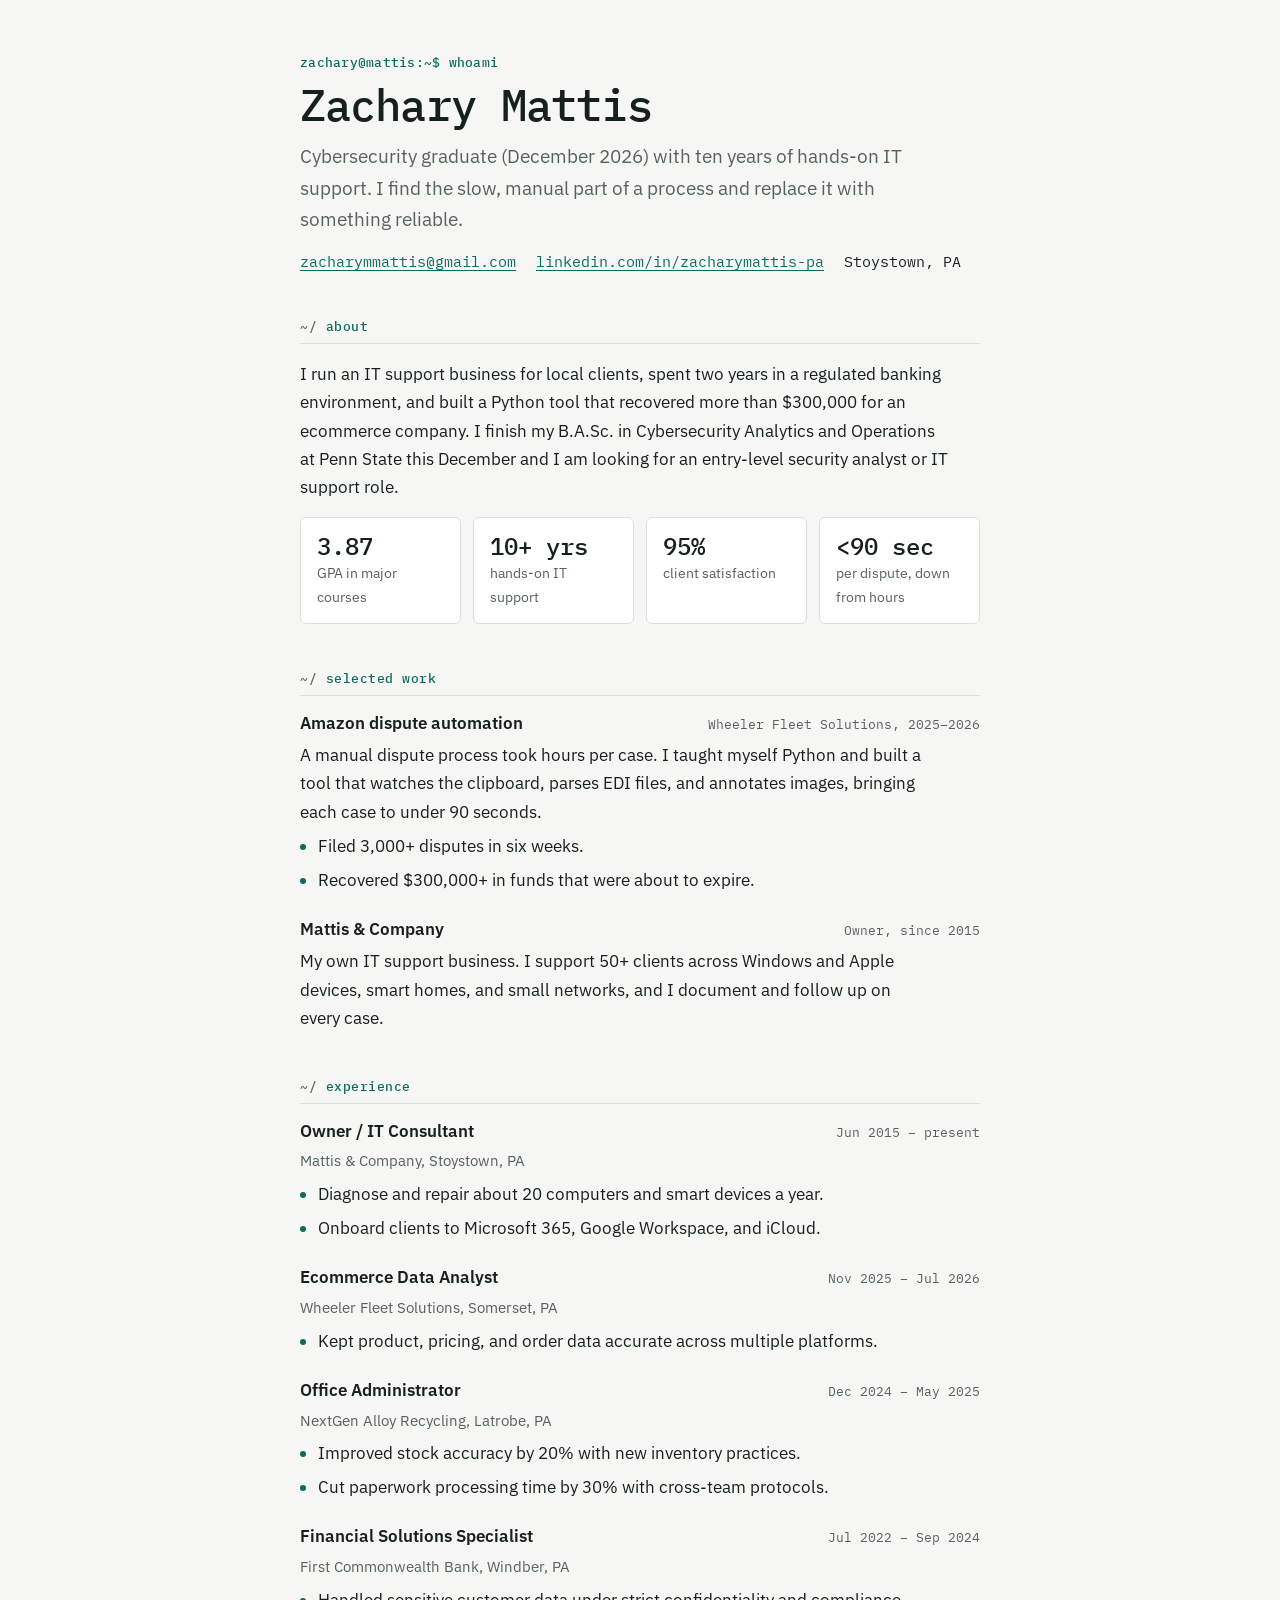
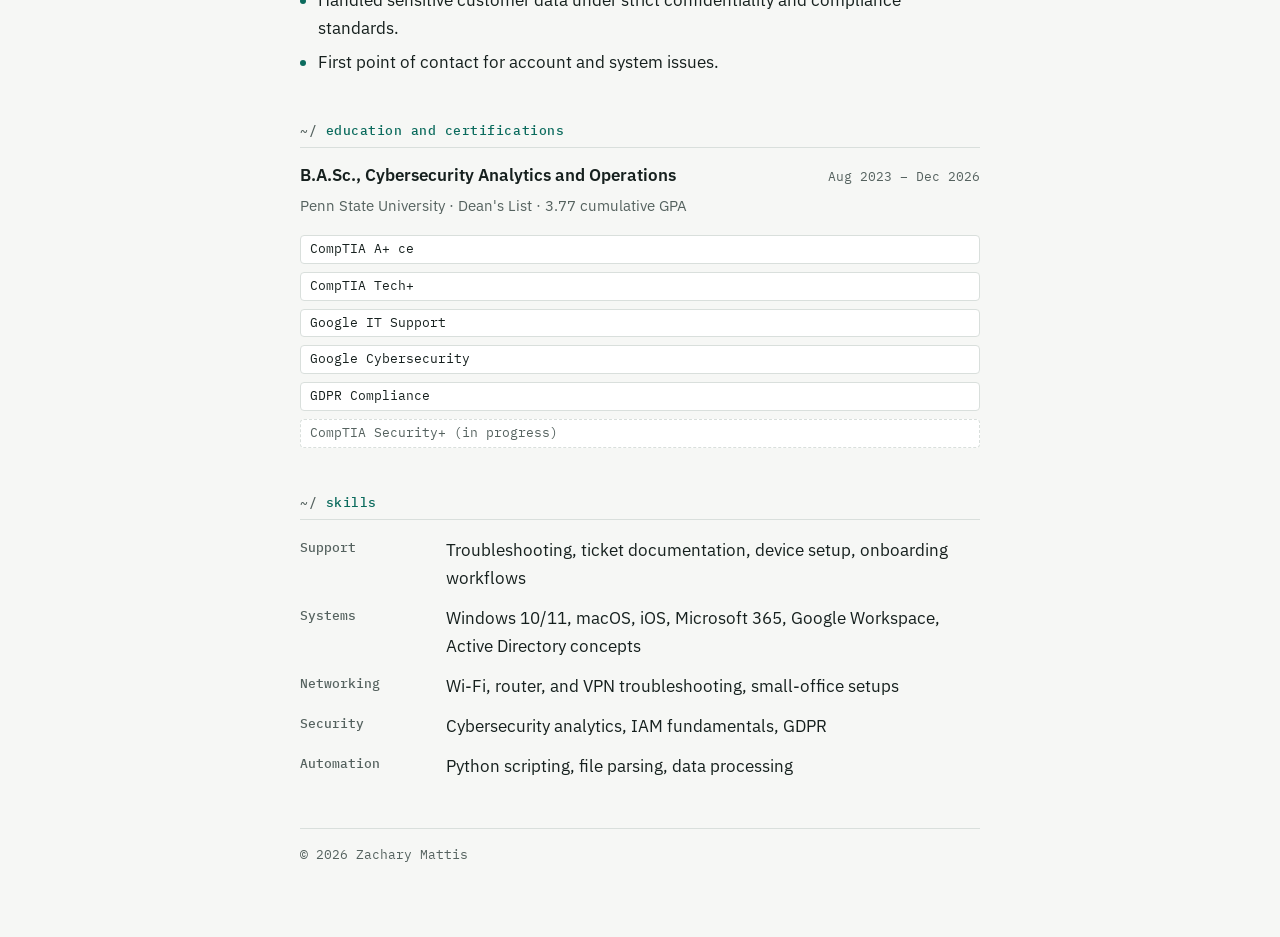
==== index.html @ 64662813 "Add portfolio draft" ====
<!DOCTYPE html>
<html lang="en">
<head>
<meta charset="utf-8">
<meta name="viewport" content="width=device-width, initial-scale=1">
<title>Zachary Mattis</title>
<meta name="description" content="Zachary Mattis, cybersecurity and IT support professional in Stoystown, PA.">
<link rel="preconnect" href="https://fonts.googleapis.com">
<link rel="preconnect" href="https://fonts.gstatic.com" crossorigin>
<link href="https://fonts.googleapis.com/css2?family=IBM+Plex+Mono:wght@400;500&family=IBM+Plex+Sans:wght@400;500;600&display=swap" rel="stylesheet">
<style>
/* Layout idea: one narrow column, a terminal-style label above each section, dense and scannable. */
:root {
  --bg: #f6f7f5;
  --surface: #ffffff;
  --ink: #16201e;
  --muted: #55625f;
  --line: #d9dfdc;
  --accent: #0b6b5d;
  --font-display: "IBM Plex Mono", ui-monospace, Menlo, Consolas, monospace;
  --font-body: "IBM Plex Sans", system-ui, -apple-system, "Segoe UI", sans-serif;
}
@media (prefers-color-scheme: dark) {
  :root:not([data-theme="light"]) {
    --bg: #0e1513; --surface: #151e1b; --ink: #e6ede9; --muted: #9aa8a3; --line: #263330; --accent: #4fd1b8;
    color-scheme: dark;
  }
}
:root[data-theme="dark"] {
  --bg: #0e1513; --surface: #151e1b; --ink: #e6ede9; --muted: #9aa8a3; --line: #263330; --accent: #4fd1b8;
  color-scheme: dark;
}
* { box-sizing: border-box; }
html { -webkit-text-size-adjust: 100%; }
body {
  margin: 0; background: var(--bg); color: var(--ink);
  font: 400 1.0625rem/1.65 var(--font-body);
}
a { color: var(--accent); text-underline-offset: 3px; }
a:focus-visible { outline: 2px solid var(--accent); outline-offset: 3px; }
.wrap { max-width: 720px; margin: 0 auto; padding: 56px 20px 72px; display: flex; flex-direction: column; gap: 48px; }
header { display: flex; flex-direction: column; gap: 12px; }
.prompt { font: 500 0.8125rem/1 var(--font-display); color: var(--accent); letter-spacing: 0.02em; }
h1 { margin: 0; font: 500 clamp(2rem, 6vw, 2.75rem)/1.1 var(--font-display); letter-spacing: -0.02em; text-wrap: balance; }
.tagline { margin: 0; font-size: 1.1875rem; color: var(--muted); max-width: 60ch; text-wrap: pretty; }
.links { display: flex; flex-wrap: wrap; gap: 8px 20px; font: 400 0.9375rem/1.4 var(--font-display); margin-top: 4px; }
section { display: flex; flex-direction: column; gap: 16px; }
h2 { margin: 0; font: 500 0.8125rem/1 var(--font-display); color: var(--accent); text-transform: lowercase; letter-spacing: 0.04em; padding-bottom: 10px; border-bottom: 1px solid var(--line); }
h2::before { content: "~/ "; color: var(--muted); }
p { margin: 0; max-width: 65ch; text-wrap: pretty; }
.stats { display: grid; grid-template-columns: repeat(auto-fit, minmax(140px, 1fr)); gap: 12px; }
.stat { background: var(--surface); border: 1px solid var(--line); border-radius: 6px; padding: 14px 16px; display: flex; flex-direction: column; gap: 2px; }
.stat b { font: 500 1.5rem/1.2 var(--font-display); font-variant-numeric: tabular-nums; }
.stat span { font-size: 0.875rem; color: var(--muted); }
.item { display: flex; flex-direction: column; gap: 6px; }
.item + .item { margin-top: 8px; }
.row { display: flex; flex-wrap: wrap; justify-content: space-between; gap: 2px 16px; align-items: baseline; }
.row h3 { margin: 0; font: 600 1.0625rem/1.4 var(--font-body); }
.when { font: 400 0.8125rem/1.4 var(--font-display); color: var(--muted); font-variant-numeric: tabular-nums; }
.org { color: var(--muted); font-size: 0.9375rem; }
ul { margin: 0; padding-left: 1.1rem; display: flex; flex-direction: column; gap: 6px; max-width: 65ch; }
li::marker { color: var(--accent); }
.tags { display: flex; flex-wrap: wrap; gap: 8px; padding: 0; list-style: none; max-width: none; }
.tags li { font: 400 0.8125rem/1.3 var(--font-display); background: var(--surface); border: 1px solid var(--line); border-radius: 4px; padding: 5px 9px; }
.tags li.progress { border-style: dashed; color: var(--muted); }
.skills { display: grid; grid-template-columns: 1fr; gap: 12px; }
.skills div { display: flex; flex-direction: column; gap: 2px; }
.skills dt { font: 500 0.8125rem/1.4 var(--font-display); color: var(--muted); }
.skills dd { margin: 0; }
dl { margin: 0; }
footer { font: 400 0.8125rem/1.5 var(--font-display); color: var(--muted); border-top: 1px solid var(--line); padding-top: 16px; }
@media (min-width: 640px) { .skills div { flex-direction: row; gap: 16px; } .skills dt { width: 130px; flex: none; padding-top: 3px; } }
</style>
</head>
<body>
<div class="wrap">

<header>
  <div class="prompt">zachary@mattis:~$ whoami</div>
  <h1>Zachary Mattis</h1>
  <p class="tagline">Cybersecurity graduate (December 2026) with ten years of hands-on IT support. I find the slow, manual part of a process and replace it with something reliable.</p>
  <div class="links">
    <a href="mailto:zacharymmattis@gmail.com">zacharymmattis@gmail.com</a>
    <a href="https://www.linkedin.com/in/zacharymattis-pa">linkedin.com/in/zacharymattis-pa</a>
    <span>Stoystown, PA</span>
  </div>
</header>

<section aria-labelledby="about">
  <h2 id="about">about</h2>
  <p>I run an IT support business for local clients, spent two years in a regulated banking environment, and built a Python tool that recovered more than $300,000 for an ecommerce company. I finish my B.A.Sc. in Cybersecurity Analytics and Operations at Penn State this December and I am looking for an entry-level security analyst or IT support role.</p>
  <div class="stats">
    <div class="stat"><b>3.87</b><span>GPA in major courses</span></div>
    <div class="stat"><b>10+ yrs</b><span>hands-on IT support</span></div>
    <div class="stat"><b>95%</b><span>client satisfaction</span></div>
    <div class="stat"><b>&lt;90 sec</b><span>per dispute, down from hours</span></div>
  </div>
</section>

<section aria-labelledby="work">
  <h2 id="work">selected work</h2>
  <div class="item">
    <div class="row"><h3>Amazon dispute automation</h3><span class="when">Wheeler Fleet Solutions, 2025–2026</span></div>
    <p>A manual dispute process took hours per case. I taught myself Python and built a tool that watches the clipboard, parses EDI files, and annotates images, bringing each case to under 90 seconds.</p>
    <ul>
      <li>Filed 3,000+ disputes in six weeks.</li>
      <li>Recovered $300,000+ in funds that were about to expire.</li>
    </ul>
  </div>
  <div class="item">
    <div class="row"><h3>Mattis &amp; Company</h3><span class="when">Owner, since 2015</span></div>
    <p>My own IT support business. I support 50+ clients across Windows and Apple devices, smart homes, and small networks, and I document and follow up on every case.</p>
  </div>
</section>

<section aria-labelledby="experience">
  <h2 id="experience">experience</h2>
  <div class="item">
    <div class="row"><h3>Owner / IT Consultant</h3><span class="when">Jun 2015 – present</span></div>
    <span class="org">Mattis &amp; Company, Stoystown, PA</span>
    <ul>
      <li>Diagnose and repair about 20 computers and smart devices a year.</li>
      <li>Onboard clients to Microsoft 365, Google Workspace, and iCloud.</li>
    </ul>
  </div>
  <div class="item">
    <div class="row"><h3>Ecommerce Data Analyst</h3><span class="when">Nov 2025 – Jul 2026</span></div>
    <span class="org">Wheeler Fleet Solutions, Somerset, PA</span>
    <ul><li>Kept product, pricing, and order data accurate across multiple platforms.</li></ul>
  </div>
  <div class="item">
    <div class="row"><h3>Office Administrator</h3><span class="when">Dec 2024 – May 2025</span></div>
    <span class="org">NextGen Alloy Recycling, Latrobe, PA</span>
    <ul>
      <li>Improved stock accuracy by 20% with new inventory practices.</li>
      <li>Cut paperwork processing time by 30% with cross-team protocols.</li>
    </ul>
  </div>
  <div class="item">
    <div class="row"><h3>Financial Solutions Specialist</h3><span class="when">Jul 2022 – Sep 2024</span></div>
    <span class="org">First Commonwealth Bank, Windber, PA</span>
    <ul>
      <li>Handled sensitive customer data under strict confidentiality and compliance standards.</li>
      <li>First point of contact for account and system issues.</li>
    </ul>
  </div>
</section>

<section aria-labelledby="education">
  <h2 id="education">education and certifications</h2>
  <div class="item">
    <div class="row"><h3>B.A.Sc., Cybersecurity Analytics and Operations</h3><span class="when">Aug 2023 – Dec 2026</span></div>
    <span class="org">Penn State University · Dean's List · 3.77 cumulative GPA</span>
  </div>
  <ul class="tags" aria-label="Certifications">
    <li>CompTIA A+ ce</li>
    <li>CompTIA Tech+</li>
    <li>Google IT Support</li>
    <li>Google Cybersecurity</li>
    <li>GDPR Compliance</li>
    <li class="progress">CompTIA Security+ (in progress)</li>
  </ul>
</section>

<section aria-labelledby="skills">
  <h2 id="skills">skills</h2>
  <dl class="skills">
    <div><dt>Support</dt><dd>Troubleshooting, ticket documentation, device setup, onboarding workflows</dd></div>
    <div><dt>Systems</dt><dd>Windows 10/11, macOS, iOS, Microsoft 365, Google Workspace, Active Directory concepts</dd></div>
    <div><dt>Networking</dt><dd>Wi-Fi, router, and VPN troubleshooting, small-office setups</dd></div>
    <div><dt>Security</dt><dd>Cybersecurity analytics, IAM fundamentals, GDPR</dd></div>
    <div><dt>Automation</dt><dd>Python scripting, file parsing, data processing</dd></div>
  </dl>
</section>

<footer>© 2026 Zachary Mattis</footer>
</div>
</body>
</html>
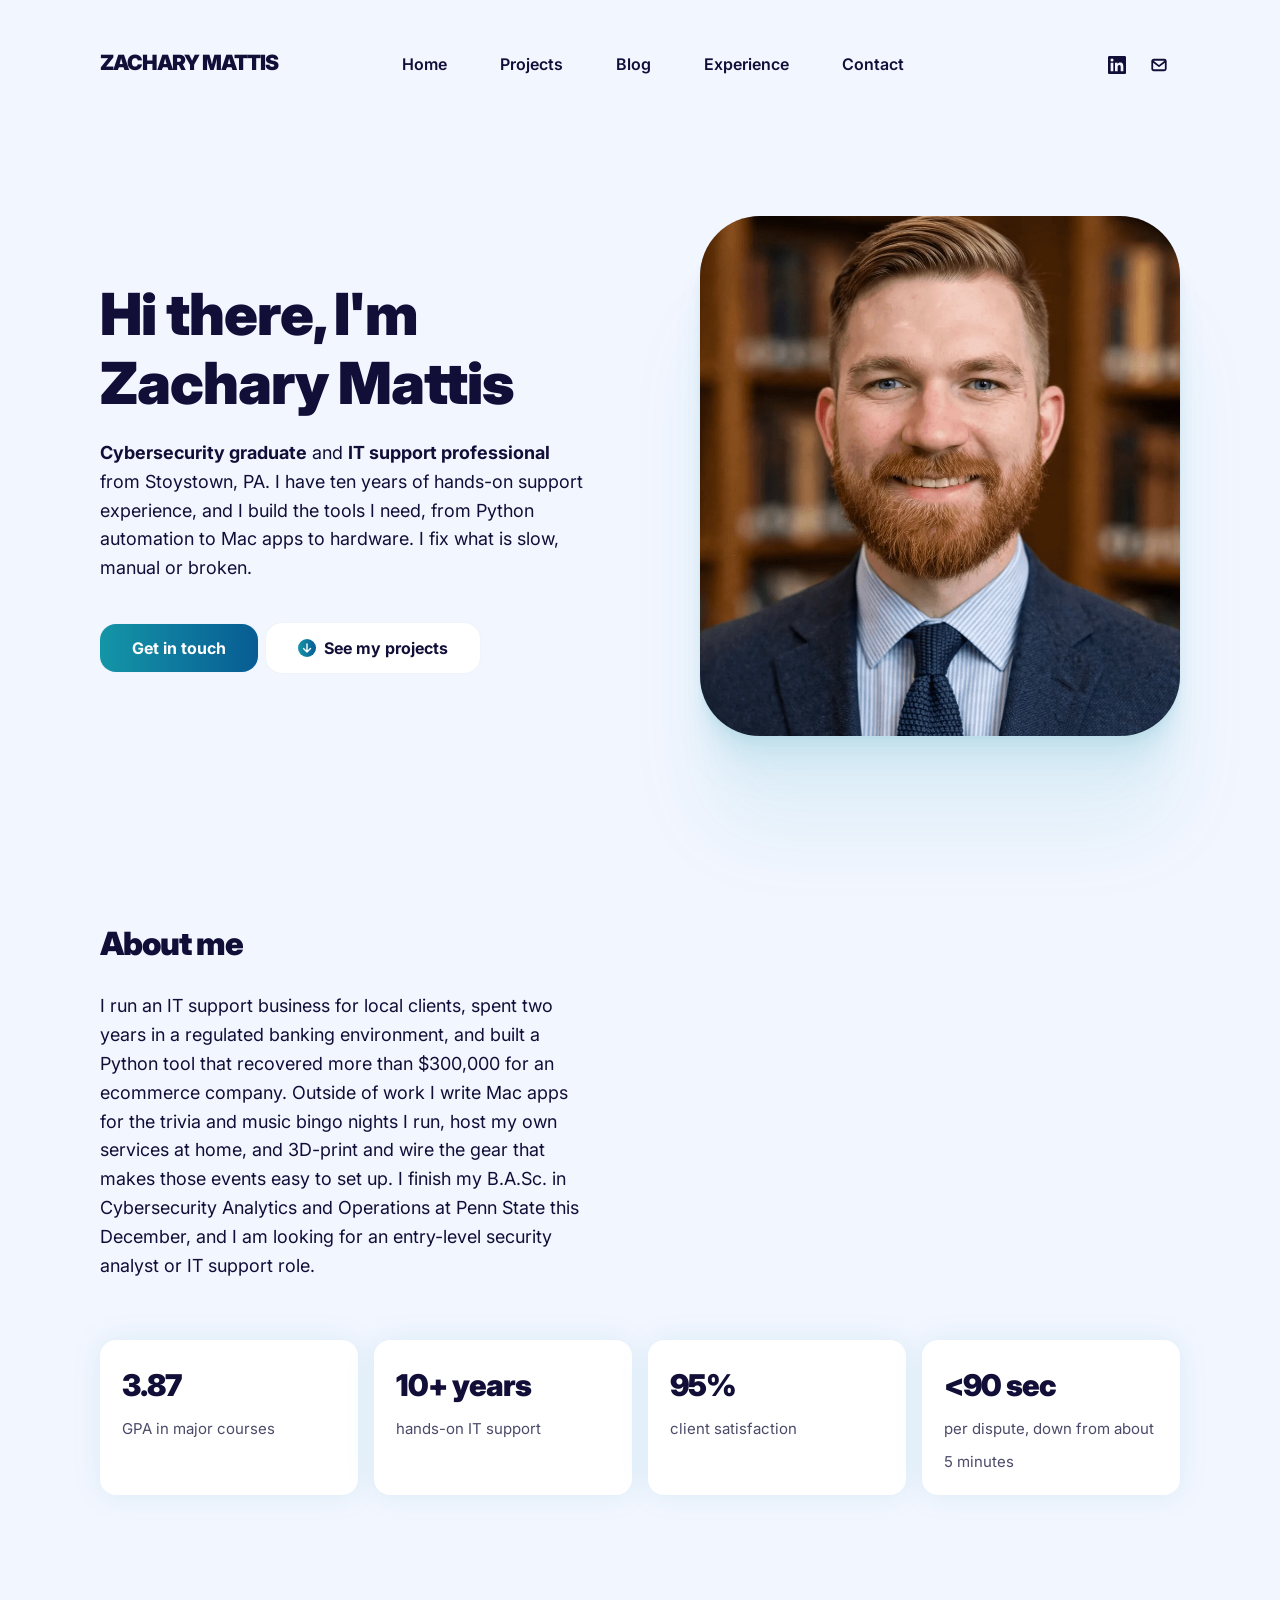
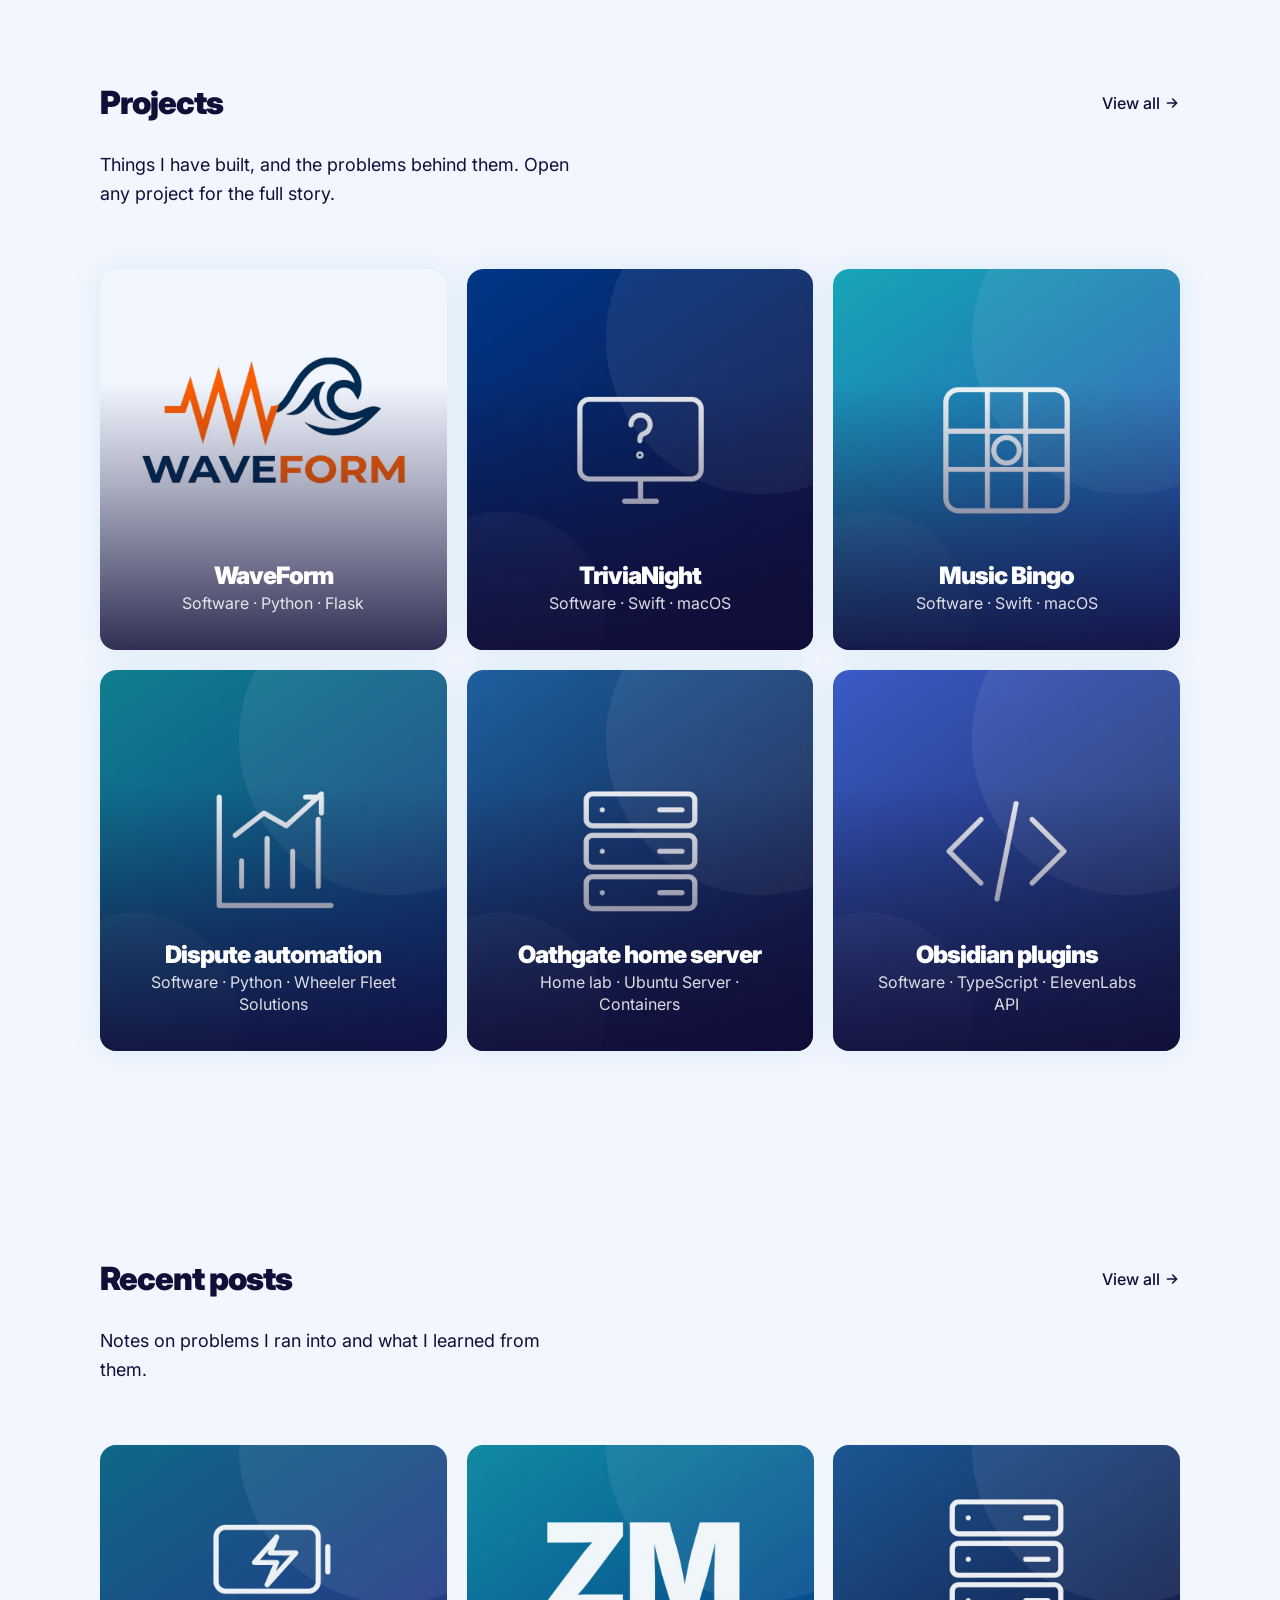
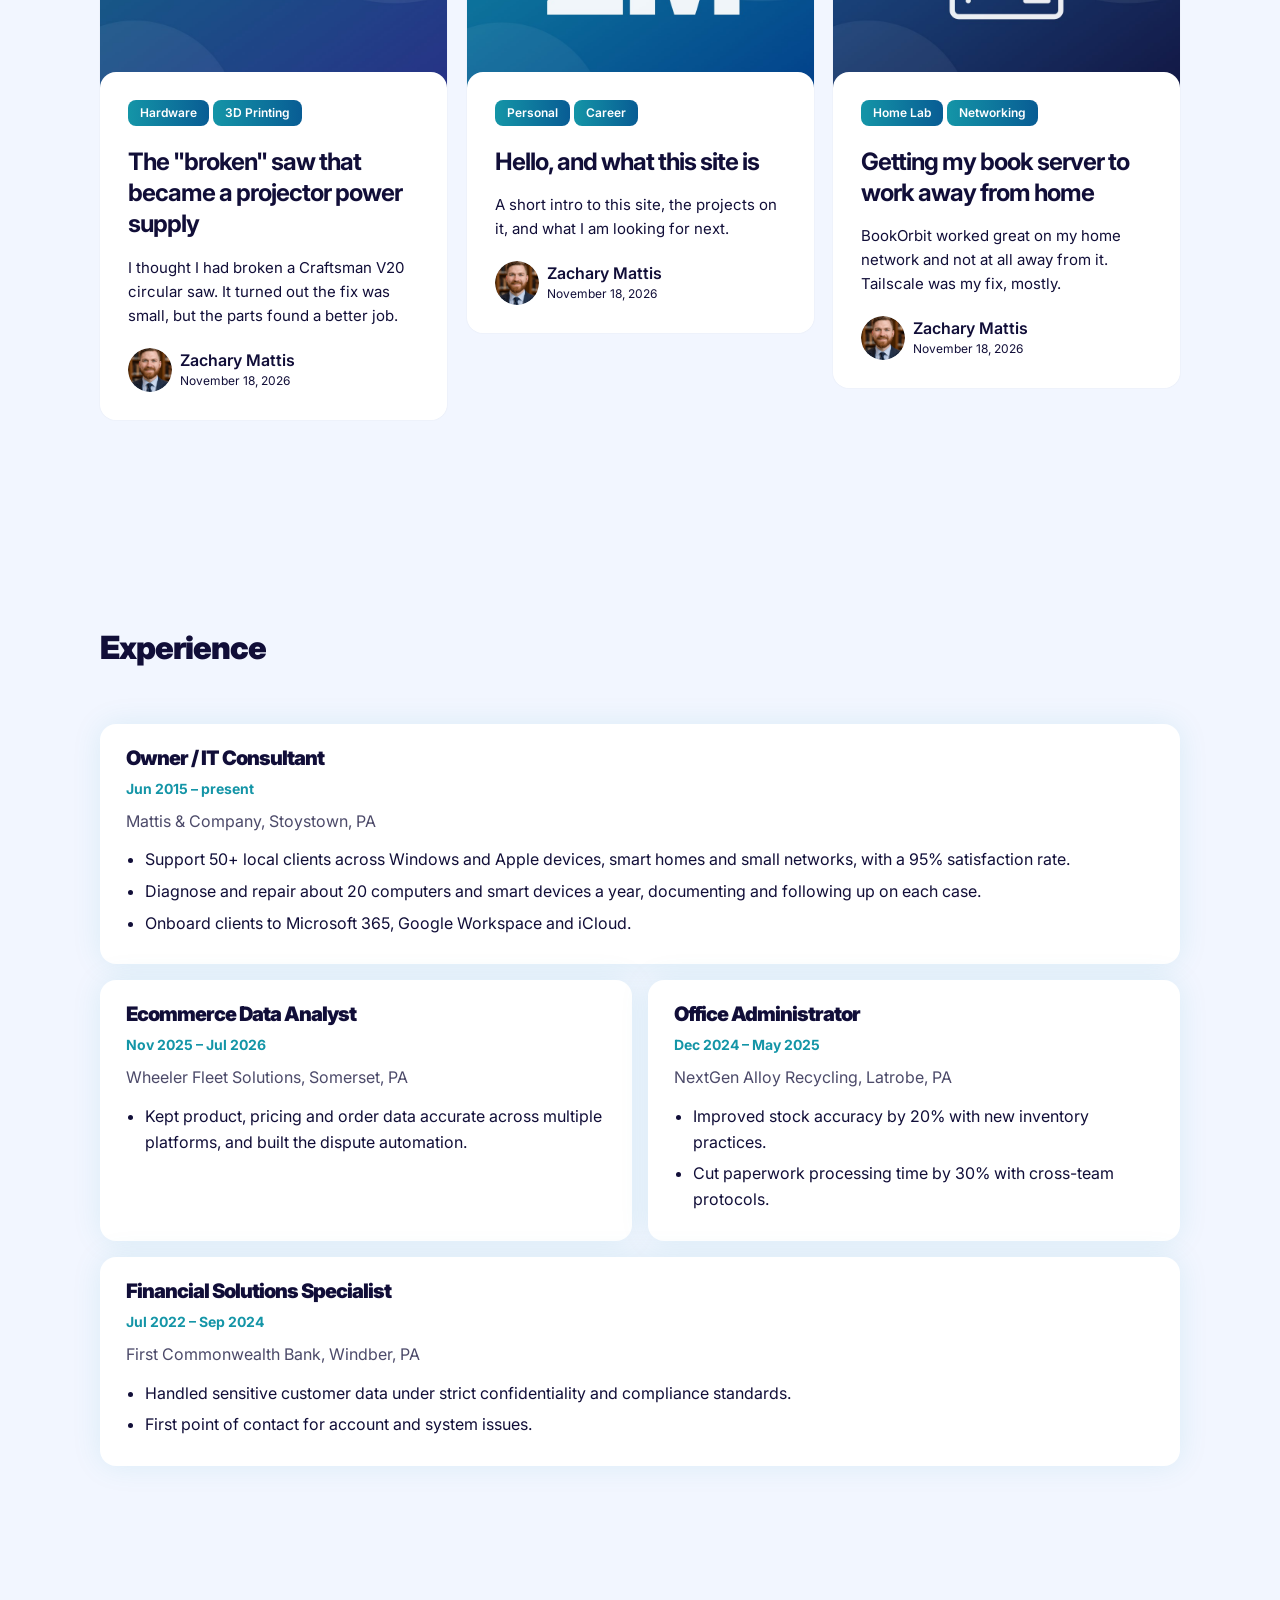
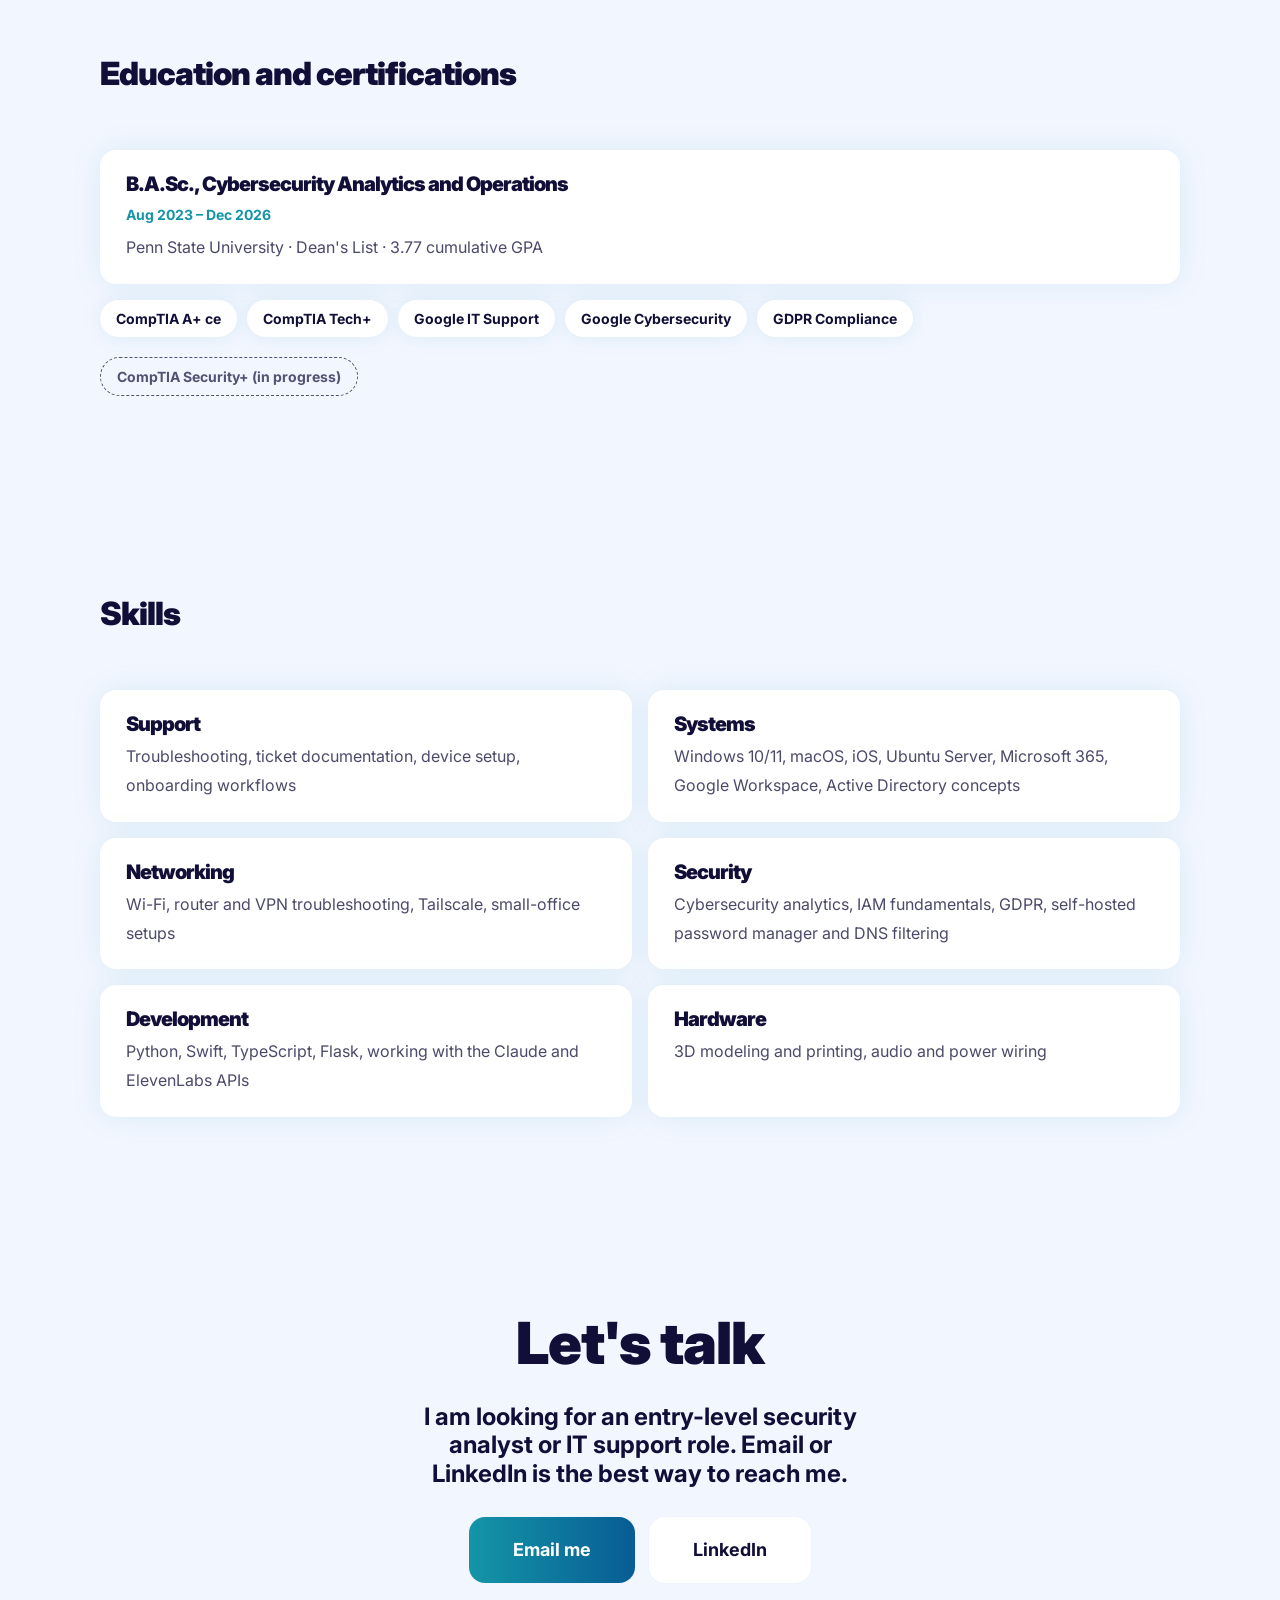
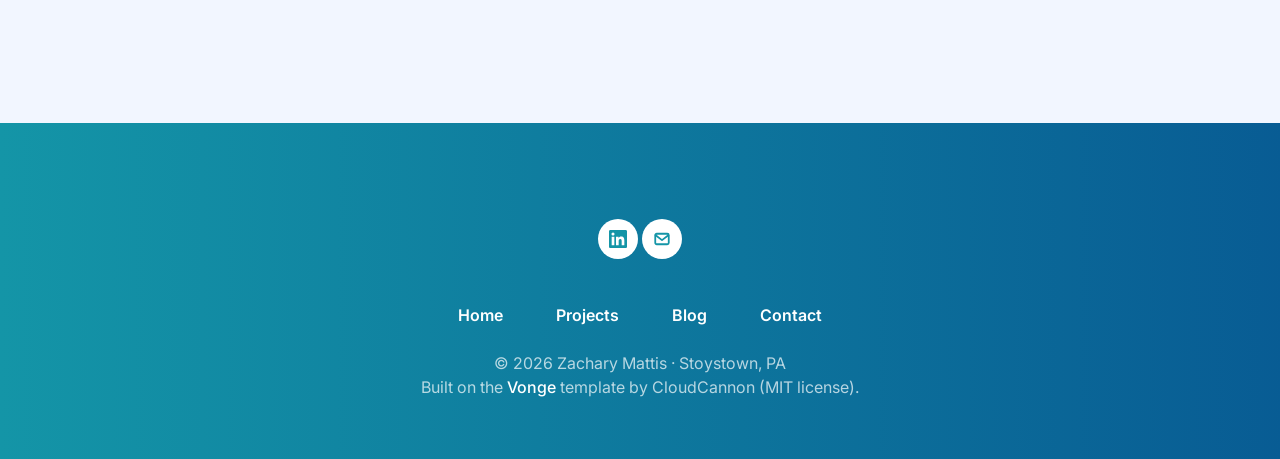
==== commit 38b7c8e5: "Portfolio site: projects, blog and WaveForm/TriviaNight/Music Bingo write-ups Co-Authored-By: Claude" ====
--- a/index.html
+++ b/index.html
@@ -1,179 +1,234 @@
 <!DOCTYPE html>
 <html lang="en">
 <head>
-<meta charset="utf-8">
-<meta name="viewport" content="width=device-width, initial-scale=1">
-<title>Zachary Mattis</title>
-<meta name="description" content="Zachary Mattis, cybersecurity and IT support professional in Stoystown, PA.">
-<link rel="preconnect" href="https://fonts.googleapis.com">
-<link rel="preconnect" href="https://fonts.gstatic.com" crossorigin>
-<link href="https://fonts.googleapis.com/css2?family=IBM+Plex+Mono:wght@400;500&family=IBM+Plex+Sans:wght@400;500;600&display=swap" rel="stylesheet">
-<style>
-/* Layout idea: one narrow column, a terminal-style label above each section, dense and scannable. */
-:root {
-  --bg: #f6f7f5;
-  --surface: #ffffff;
-  --ink: #16201e;
-  --muted: #55625f;
-  --line: #d9dfdc;
-  --accent: #0b6b5d;
-  --font-display: "IBM Plex Mono", ui-monospace, Menlo, Consolas, monospace;
-  --font-body: "IBM Plex Sans", system-ui, -apple-system, "Segoe UI", sans-serif;
-}
-@media (prefers-color-scheme: dark) {
-  :root:not([data-theme="light"]) {
-    --bg: #0e1513; --surface: #151e1b; --ink: #e6ede9; --muted: #9aa8a3; --line: #263330; --accent: #4fd1b8;
-    color-scheme: dark;
-  }
-}
-:root[data-theme="dark"] {
-  --bg: #0e1513; --surface: #151e1b; --ink: #e6ede9; --muted: #9aa8a3; --line: #263330; --accent: #4fd1b8;
-  color-scheme: dark;
-}
-* { box-sizing: border-box; }
-html { -webkit-text-size-adjust: 100%; }
-body {
-  margin: 0; background: var(--bg); color: var(--ink);
-  font: 400 1.0625rem/1.65 var(--font-body);
-}
-a { color: var(--accent); text-underline-offset: 3px; }
-a:focus-visible { outline: 2px solid var(--accent); outline-offset: 3px; }
-.wrap { max-width: 720px; margin: 0 auto; padding: 56px 20px 72px; display: flex; flex-direction: column; gap: 48px; }
-header { display: flex; flex-direction: column; gap: 12px; }
-.prompt { font: 500 0.8125rem/1 var(--font-display); color: var(--accent); letter-spacing: 0.02em; }
-h1 { margin: 0; font: 500 clamp(2rem, 6vw, 2.75rem)/1.1 var(--font-display); letter-spacing: -0.02em; text-wrap: balance; }
-.tagline { margin: 0; font-size: 1.1875rem; color: var(--muted); max-width: 60ch; text-wrap: pretty; }
-.links { display: flex; flex-wrap: wrap; gap: 8px 20px; font: 400 0.9375rem/1.4 var(--font-display); margin-top: 4px; }
-section { display: flex; flex-direction: column; gap: 16px; }
-h2 { margin: 0; font: 500 0.8125rem/1 var(--font-display); color: var(--accent); text-transform: lowercase; letter-spacing: 0.04em; padding-bottom: 10px; border-bottom: 1px solid var(--line); }
-h2::before { content: "~/ "; color: var(--muted); }
-p { margin: 0; max-width: 65ch; text-wrap: pretty; }
-.stats { display: grid; grid-template-columns: repeat(auto-fit, minmax(140px, 1fr)); gap: 12px; }
-.stat { background: var(--surface); border: 1px solid var(--line); border-radius: 6px; padding: 14px 16px; display: flex; flex-direction: column; gap: 2px; }
-.stat b { font: 500 1.5rem/1.2 var(--font-display); font-variant-numeric: tabular-nums; }
-.stat span { font-size: 0.875rem; color: var(--muted); }
-.item { display: flex; flex-direction: column; gap: 6px; }
-.item + .item { margin-top: 8px; }
-.row { display: flex; flex-wrap: wrap; justify-content: space-between; gap: 2px 16px; align-items: baseline; }
-.row h3 { margin: 0; font: 600 1.0625rem/1.4 var(--font-body); }
-.when { font: 400 0.8125rem/1.4 var(--font-display); color: var(--muted); font-variant-numeric: tabular-nums; }
-.org { color: var(--muted); font-size: 0.9375rem; }
-ul { margin: 0; padding-left: 1.1rem; display: flex; flex-direction: column; gap: 6px; max-width: 65ch; }
-li::marker { color: var(--accent); }
-.tags { display: flex; flex-wrap: wrap; gap: 8px; padding: 0; list-style: none; max-width: none; }
-.tags li { font: 400 0.8125rem/1.3 var(--font-display); background: var(--surface); border: 1px solid var(--line); border-radius: 4px; padding: 5px 9px; }
-.tags li.progress { border-style: dashed; color: var(--muted); }
-.skills { display: grid; grid-template-columns: 1fr; gap: 12px; }
-.skills div { display: flex; flex-direction: column; gap: 2px; }
-.skills dt { font: 500 0.8125rem/1.4 var(--font-display); color: var(--muted); }
-.skills dd { margin: 0; }
-dl { margin: 0; }
-footer { font: 400 0.8125rem/1.5 var(--font-display); color: var(--muted); border-top: 1px solid var(--line); padding-top: 16px; }
-@media (min-width: 640px) { .skills div { flex-direction: row; gap: 16px; } .skills dt { width: 130px; flex: none; padding-top: 3px; } }
-</style>
+  <meta charset="utf-8">
+  <meta name="viewport" content="width=device-width, initial-scale=1">
+  <title>Zachary Mattis</title>
+  <meta name="description" content="Zachary Mattis, cybersecurity and IT support professional in Stoystown, PA. Software, hardware and home lab projects.">
+  <link href="https://fonts.googleapis.com/css2?family=Inter:wght@400;500;600;700;900&display=swap" rel="stylesheet">
+  <link rel="stylesheet" href="assets/main.css">
 </head>
 <body>
-<div class="wrap">
-
-<header>
-  <div class="prompt">zachary@mattis:~$ whoami</div>
-  <h1>Zachary Mattis</h1>
-  <p class="tagline">Cybersecurity graduate (December 2026) with ten years of hands-on IT support. I find the slow, manual part of a process and replace it with something reliable.</p>
-  <div class="links">
-    <a href="mailto:zacharymmattis@gmail.com">zacharymmattis@gmail.com</a>
-    <a href="https://www.linkedin.com/in/zacharymattis-pa">linkedin.com/in/zacharymattis-pa</a>
-    <span>Stoystown, PA</span>
-  </div>
+<header class="c-header">
+  <div class="container"><div class="row"><div class="c-header__inner">
+    <div class="logo"><a class="logo__link" href="index.html">Zachary Mattis</a></div>
+    <nav class="main-nav">
+      <div class="main-nav__box">
+        <div class="nav__icon-close"><svg class="icon nav-icon-close" viewBox="0 0 24 24" fill="none" stroke="currentColor" stroke-width="2.4" stroke-linecap="round" stroke-linejoin="round" aria-hidden="true"><path d="M6 6l12 12M18 6L6 18"/></svg></div>
+        <div class="nav__title">Menu</div>
+        <ul class="nav__list list-reset">
+          <li class="nav__item"><a href="index.html" class="nav__link">Home</a></li>
+          <li class="nav__item"><a href="projects/index.html" class="nav__link">Projects</a></li>
+          <li class="nav__item"><a href="blog/index.html" class="nav__link">Blog</a></li>
+          <li class="nav__item"><a href="index.html#experience" class="nav__link">Experience</a></li>
+          <li class="nav__item"><a href="index.html#contact" class="nav__link">Contact</a></li>
+        </ul>
+      </div>
+      <div class="social"><ul class="social__list list-reset">
+        <li class="social__item"><a class="social__link" href="https://www.linkedin.com/in/zacharymattis-pa" target="_blank" rel="noopener" aria-label="LinkedIn"><svg class="icon" viewBox="0 0 24 24" fill="currentColor" aria-hidden="true"><path d="M20.447 20.452h-3.554v-5.569c0-1.328-.027-3.037-1.852-3.037-1.853 0-2.136 1.445-2.136 2.939v5.667H9.351V9h3.414v1.561h.046c.477-.9 1.637-1.85 3.37-1.85 3.601 0 4.267 2.37 4.267 5.455v6.286zM5.337 7.433a2.062 2.062 0 01-2.063-2.065 2.064 2.064 0 112.063 2.065zm1.782 13.019H3.555V9h3.564v11.452zM22.225 0H1.771C.792 0 0 .774 0 1.729v20.542C0 23.227.792 24 1.771 24h20.451C23.2 24 24 23.227 24 22.271V1.729C24 .774 23.2 0 22.222 0h.003z"/></svg></a></li>
+        <li class="social__item"><a class="social__link" href="mailto:zacharymmattis@gmail.com" aria-label="Email"><svg class="icon" viewBox="0 0 24 24" fill="none" stroke="currentColor" stroke-width="2.4" stroke-linecap="round" stroke-linejoin="round" aria-hidden="true"><rect x="3" y="5" width="18" height="14" rx="2"/><path d="M3.5 7l8.5 6.5L20.5 7"/></svg></a></li>
+      </ul></div>
+    </nav>
+    <div class="nav-button"><svg class="icon nav__icon-menu" viewBox="0 0 24 24" fill="none" stroke="currentColor" stroke-width="2.4" stroke-linecap="round" stroke-linejoin="round" aria-hidden="true"><path d="M4 6h16M4 12h16M4 18h16"/></svg></div>
+  </div></div></div>
 </header>
 
-<section aria-labelledby="about">
-  <h2 id="about">about</h2>
-  <p>I run an IT support business for local clients, spent two years in a regulated banking environment, and built a Python tool that recovered more than $300,000 for an ecommerce company. I finish my B.A.Sc. in Cybersecurity Analytics and Operations at Penn State this December and I am looking for an entry-level security analyst or IT support role.</p>
-  <div class="stats">
-    <div class="stat"><b>3.87</b><span>GPA in major courses</span></div>
-    <div class="stat"><b>10+ yrs</b><span>hands-on IT support</span></div>
-    <div class="stat"><b>95%</b><span>client satisfaction</span></div>
-    <div class="stat"><b>&lt;90 sec</b><span>per dispute, down from hours</span></div>
-  </div>
-</section>
-
-<section aria-labelledby="work">
-  <h2 id="work">selected work</h2>
-  <div class="item">
-    <div class="row"><h3>Amazon dispute automation</h3><span class="when">Wheeler Fleet Solutions, 2025–2026</span></div>
-    <p>A manual dispute process took hours per case. I taught myself Python and built a tool that watches the clipboard, parses EDI files, and annotates images, bringing each case to under 90 seconds.</p>
-    <ul>
-      <li>Filed 3,000+ disputes in six weeks.</li>
-      <li>Recovered $300,000+ in funds that were about to expire.</li>
+<section class="c-hero animate">
+  <div class="container"><div class="row"><div class="col col-12"><div class="c-hero__inner">
+    <div class="c-hero__left">
+      <h1 class="c-hero__title">Hi there, I'm Zachary Mattis</h1>
+      <div class="c-hero__description"><p><strong>Cybersecurity graduate</strong> and <strong>IT support professional</strong> from Stoystown, PA. I have ten years of hands-on support experience, and I build the tools I need, from Python automation to Mac apps to hardware. I fix what is slow, manual or broken.</p></div>
+      <div class="c-hero__btn">
+        <a href="#contact" class="cta-button c-button c-button--primary c-button--small">Get in touch</a>
+        <a class="works-button c-button c-button--secondary c-button--small" href="#projects"><span class="circle-bg"><svg class="icon button-arrow" viewBox="0 0 24 24" fill="none" stroke="currentColor" stroke-width="2.4" stroke-linecap="round" stroke-linejoin="round" aria-hidden="true"><path d="M12 5v14M6 13l6 6 6-6"/></svg></span> See my projects</a>
+      </div>
+    </div>
+    <div class="c-hero__right"><div class="c-hero__image"><img src="images/headshot.jpg" alt="Portrait of Zachary Mattis"></div></div>
+  </div></div></div></div>
+</section>
+
+<section class="section" id="about">
+  <div class="container"><div class="row"><div class="col col-12"><div class="contaniner__inner animate">
+    <div class="section__info">
+      <div class="section__head"><h2 class="section__title">About me</h2></div>
+      <div class="section__description"><p>I run an IT support business for local clients, spent two years in a regulated banking environment, and built a Python tool that recovered more than $300,000 for an ecommerce company. Outside of work I write Mac apps for the trivia and music bingo nights I run, host my own services at home, and 3D-print and wire the gear that makes those events easy to set up. I finish my B.A.Sc. in Cybersecurity Analytics and Operations at Penn State this December, and I am looking for an entry-level security analyst or IT support role.</p></div>
+    </div>
+    <div class="stats3">
+      <div><b>3.87</b><span>GPA in major courses</span></div>
+      <div><b>10+ years</b><span>hands-on IT support</span></div>
+      <div><b>95%</b><span>client satisfaction</span></div>
+      <div><b>&lt;90 sec</b><span>per dispute, down from about 5 minutes</span></div>
+    </div>
+  </div></div></div></div>
+</section>
+
+<section class="section projects" id="projects">
+  <div class="container"><div class="row"><div class="col col-12"><div class="contaniner__inner animate">
+    <div class="section__info">
+      <div class="section__head"><h2 class="section__title">Projects</h2><a class="section__link" href="projects/index.html">View all <svg class="icon" viewBox="0 0 24 24" fill="none" stroke="currentColor" stroke-width="2.4" stroke-linecap="round" stroke-linejoin="round" aria-hidden="true"><path d="M5 12h14M13 6l6 6-6 6"/></svg></a></div>
+      <div class="section__description"><p>Things I have built, and the problems behind them. Open any project for the full story.</p></div>
+    </div>
+    <div class="row"><article class="c-project-card col col-4 col-d-6 col-t-12">
+  <div class="c-project-card__content">
+    <a href="projects/waveform.html" class="c-project-card__image"><img loading="lazy" src="images/waveform-card.jpg" alt="WaveForm"></a>
+    <div class="c-project-card__info">
+      <div class="c-project-card__info-wrap"><h3 class="c-project-card__title">WaveForm</h3></div>
+      <div class="c-project-card__info-wrap"><div class="c-project-card__subtitle">Software · Python · Flask</div></div>
+    </div>
+  </div>
+</article>
+<article class="c-project-card col col-4 col-d-6 col-t-12">
+  <div class="c-project-card__content">
+    <a href="projects/trivianight.html" class="c-project-card__image"><img loading="lazy" src="images/trivianight-card.jpg" alt="TriviaNight"></a>
+    <div class="c-project-card__info">
+      <div class="c-project-card__info-wrap"><h3 class="c-project-card__title">TriviaNight</h3></div>
+      <div class="c-project-card__info-wrap"><div class="c-project-card__subtitle">Software · Swift · macOS</div></div>
+    </div>
+  </div>
+</article>
+<article class="c-project-card col col-4 col-d-6 col-t-12">
+  <div class="c-project-card__content">
+    <a href="projects/music-bingo.html" class="c-project-card__image"><img loading="lazy" src="images/music-bingo-card.jpg" alt="Music Bingo"></a>
+    <div class="c-project-card__info">
+      <div class="c-project-card__info-wrap"><h3 class="c-project-card__title">Music Bingo</h3></div>
+      <div class="c-project-card__info-wrap"><div class="c-project-card__subtitle">Software · Swift · macOS</div></div>
+    </div>
+  </div>
+</article>
+<article class="c-project-card col col-4 col-d-6 col-t-12">
+  <div class="c-project-card__content">
+    <a href="projects/dispute-automation.html" class="c-project-card__image"><img loading="lazy" src="images/dispute-automation-card.jpg" alt="Dispute automation"></a>
+    <div class="c-project-card__info">
+      <div class="c-project-card__info-wrap"><h3 class="c-project-card__title">Dispute automation</h3></div>
+      <div class="c-project-card__info-wrap"><div class="c-project-card__subtitle">Software · Python · Wheeler Fleet Solutions</div></div>
+    </div>
+  </div>
+</article>
+<article class="c-project-card col col-4 col-d-6 col-t-12">
+  <div class="c-project-card__content">
+    <a href="projects/home-server.html" class="c-project-card__image"><img loading="lazy" src="images/home-server-card.jpg" alt="Oathgate home server"></a>
+    <div class="c-project-card__info">
+      <div class="c-project-card__info-wrap"><h3 class="c-project-card__title">Oathgate home server</h3></div>
+      <div class="c-project-card__info-wrap"><div class="c-project-card__subtitle">Home lab · Ubuntu Server · Containers</div></div>
+    </div>
+  </div>
+</article>
+<article class="c-project-card col col-4 col-d-6 col-t-12">
+  <div class="c-project-card__content">
+    <a href="projects/obsidian-plugins.html" class="c-project-card__image"><img loading="lazy" src="images/obsidian-plugins-card.jpg" alt="Obsidian plugins"></a>
+    <div class="c-project-card__info">
+      <div class="c-project-card__info-wrap"><h3 class="c-project-card__title">Obsidian plugins</h3></div>
+      <div class="c-project-card__info-wrap"><div class="c-project-card__subtitle">Software · TypeScript · ElevenLabs API</div></div>
+    </div>
+  </div>
+</article>
+</div>
+  </div></div></div></div>
+</section>
+
+<section class="section" id="blog">
+  <div class="container"><div class="row"><div class="col col-12"><div class="contaniner__inner animate">
+    <div class="section__info">
+      <div class="section__head"><h2 class="section__title">Recent posts</h2><a class="section__link" href="blog/index.html">View all <svg class="icon" viewBox="0 0 24 24" fill="none" stroke="currentColor" stroke-width="2.4" stroke-linecap="round" stroke-linejoin="round" aria-hidden="true"><path d="M5 12h14M13 6l6 6-6 6"/></svg></a></div>
+      <div class="section__description"><p>Notes on problems I ran into and what I learned from them.</p></div>
+    </div>
+    <div class="row"><div class="c-blog-card col col-4 col-d-6 col-t-12"><div class="c-blog-card__inner">
+  <div class="c-blog-card__image-wrap"><a class="c-blog-card__image" href="blog/broken-saw.html"><img loading="lazy" src="images/projector-power-supply-card.jpg" alt="The &quot;broken&quot; saw that became a projector power supply"></a></div>
+  <div class="c-blog-card__content">
+    <div class="c-blog-card__tags-box"><span class="c-blog-card__tag">Hardware</span><span class="c-blog-card__tag">3D Printing</span></div>
+    <h2 class="c-blog-card__title"><a href="blog/broken-saw.html">The &quot;broken&quot; saw that became a projector power supply</a></h2>
+    <p class="c-blog-card__excerpt">I thought I had broken a Craftsman V20 circular saw. It turned out the fix was small, but the parts found a better job.</p>
+    <div class="c-blog-card__meta"><div class="c-blog-card__author-image"><img loading="lazy" src="images/headshot.jpg" alt="Zachary Mattis"></div>
+      <div class="c-blog-card__info"><div class="c-blog-card__author-name">Zachary Mattis</div><span class="c-blog-card__date">November 18, 2026</span></div></div>
+  </div></div></div>
+<div class="c-blog-card col col-4 col-d-6 col-t-12"><div class="c-blog-card__inner">
+  <div class="c-blog-card__image-wrap"><a class="c-blog-card__image" href="blog/hello.html"><img loading="lazy" src="images/hero-monogram.jpg" alt="Hello, and what this site is"></a></div>
+  <div class="c-blog-card__content">
+    <div class="c-blog-card__tags-box"><span class="c-blog-card__tag">Personal</span><span class="c-blog-card__tag">Career</span></div>
+    <h2 class="c-blog-card__title"><a href="blog/hello.html">Hello, and what this site is</a></h2>
+    <p class="c-blog-card__excerpt">A short intro to this site, the projects on it, and what I am looking for next.</p>
+    <div class="c-blog-card__meta"><div class="c-blog-card__author-image"><img loading="lazy" src="images/headshot.jpg" alt="Zachary Mattis"></div>
+      <div class="c-blog-card__info"><div class="c-blog-card__author-name">Zachary Mattis</div><span class="c-blog-card__date">November 18, 2026</span></div></div>
+  </div></div></div>
+<div class="c-blog-card col col-4 col-d-6 col-t-12"><div class="c-blog-card__inner">
+  <div class="c-blog-card__image-wrap"><a class="c-blog-card__image" href="blog/tailscale-bookorbit.html"><img loading="lazy" src="images/home-server-card.jpg" alt="Getting my book server to work away from home"></a></div>
+  <div class="c-blog-card__content">
+    <div class="c-blog-card__tags-box"><span class="c-blog-card__tag">Home Lab</span><span class="c-blog-card__tag">Networking</span></div>
+    <h2 class="c-blog-card__title"><a href="blog/tailscale-bookorbit.html">Getting my book server to work away from home</a></h2>
+    <p class="c-blog-card__excerpt">BookOrbit worked great on my home network and not at all away from it. Tailscale was my fix, mostly.</p>
+    <div class="c-blog-card__meta"><div class="c-blog-card__author-image"><img loading="lazy" src="images/headshot.jpg" alt="Zachary Mattis"></div>
+      <div class="c-blog-card__info"><div class="c-blog-card__author-name">Zachary Mattis</div><span class="c-blog-card__date">November 18, 2026</span></div></div>
+  </div></div></div>
+</div>
+  </div></div></div></div>
+</section>
+
+<section class="section" id="experience">
+  <div class="container"><div class="row"><div class="col col-12"><div class="contaniner__inner animate">
+    <div class="section__info"><div class="section__head"><h2 class="section__title">Experience</h2></div></div>
+    <div class="cards3">
+      <div class="info-card wide"><h3>Owner / IT Consultant</h3><span class="when">Jun 2015 – present</span><span class="org">Mattis &amp; Company, Stoystown, PA</span>
+        <ul><li>Support 50+ local clients across Windows and Apple devices, smart homes and small networks, with a 95% satisfaction rate.</li><li>Diagnose and repair about 20 computers and smart devices a year, documenting and following up on each case.</li><li>Onboard clients to Microsoft 365, Google Workspace and iCloud.</li></ul></div>
+      <div class="info-card"><h3>Ecommerce Data Analyst</h3><span class="when">Nov 2025 – Jul 2026</span><span class="org">Wheeler Fleet Solutions, Somerset, PA</span>
+        <ul><li>Kept product, pricing and order data accurate across multiple platforms, and built the <a href="projects/dispute-automation.html">dispute automation</a>.</li></ul></div>
+      <div class="info-card"><h3>Office Administrator</h3><span class="when">Dec 2024 – May 2025</span><span class="org">NextGen Alloy Recycling, Latrobe, PA</span>
+        <ul><li>Improved stock accuracy by 20% with new inventory practices.</li><li>Cut paperwork processing time by 30% with cross-team protocols.</li></ul></div>
+      <div class="info-card wide"><h3>Financial Solutions Specialist</h3><span class="when">Jul 2022 – Sep 2024</span><span class="org">First Commonwealth Bank, Windber, PA</span>
+        <ul><li>Handled sensitive customer data under strict confidentiality and compliance standards.</li><li>First point of contact for account and system issues.</li></ul></div>
+    </div>
+  </div></div></div></div>
+</section>
+
+<section class="section" id="education">
+  <div class="container"><div class="row"><div class="col col-12"><div class="contaniner__inner animate">
+    <div class="section__info"><div class="section__head"><h2 class="section__title">Education and certifications</h2></div></div>
+    <div class="info-card"><h3>B.A.Sc., Cybersecurity Analytics and Operations</h3><span class="when">Aug 2023 – Dec 2026</span><span class="org">Penn State University · Dean's List · 3.77 cumulative GPA</span></div>
+    <ul class="chips" aria-label="Certifications"><li>CompTIA A+ ce</li><li>CompTIA Tech+</li><li>Google IT Support</li><li>Google Cybersecurity</li><li>GDPR Compliance</li><li class="progress">CompTIA Security+ (in progress)</li></ul>
+  </div></div></div></div>
+</section>
+
+<section class="section" id="skills">
+  <div class="container"><div class="row"><div class="col col-12"><div class="contaniner__inner animate">
+    <div class="section__info"><div class="section__head"><h2 class="section__title">Skills</h2></div></div>
+    <div class="cards3">
+      <div class="info-card"><h3>Support</h3><span class="org">Troubleshooting, ticket documentation, device setup, onboarding workflows</span></div>
+      <div class="info-card"><h3>Systems</h3><span class="org">Windows 10/11, macOS, iOS, Ubuntu Server, Microsoft 365, Google Workspace, Active Directory concepts</span></div>
+      <div class="info-card"><h3>Networking</h3><span class="org">Wi-Fi, router and VPN troubleshooting, Tailscale, small-office setups</span></div>
+      <div class="info-card"><h3>Security</h3><span class="org">Cybersecurity analytics, IAM fundamentals, GDPR, self-hosted password manager and DNS filtering</span></div>
+      <div class="info-card"><h3>Development</h3><span class="org">Python, Swift, TypeScript, Flask, working with the Claude and ElevenLabs APIs</span></div>
+      <div class="info-card"><h3>Hardware</h3><span class="org">3D modeling and printing, audio and power wiring</span></div>
+    </div>
+  </div></div></div></div>
+</section>
+
+<section class="c-subscribe section contact-band" id="contact">
+  <div class="container"><div class="row"><div class="col col-12"><div class="c-subscribe__inner">
+    <div class="c-subscribe__info">
+      <h3 class="c-subscribe__title">Let's talk</h3>
+      <div class="c-subscribe__subtitle">I am looking for an entry-level security analyst or IT support role. Email or LinkedIn is the best way to reach me.</div>
+    </div>
+    <div class="contact-links">
+      <a class="c-button c-button--primary c-button--large" href="mailto:zacharymmattis@gmail.com">Email me</a>
+      <a class="c-button c-button--secondary c-button--large" href="https://www.linkedin.com/in/zacharymattis-pa">LinkedIn</a>
+    </div>
+  </div></div></div></div>
+</section>
+<div class="top" title="Top"><svg class="icon" viewBox="0 0 24 24" fill="none" stroke="currentColor" stroke-width="2.4" stroke-linecap="round" stroke-linejoin="round" aria-hidden="true"><path d="M12 19V5M5 12l7-7 7 7"/></svg></div>
+<footer class="footer">
+  <div class="container"><div class="row"><div class="col col-12">
+    <div class="social"><ul class="social__list list-reset">
+      <li class="social__item"><a class="social__link" href="https://www.linkedin.com/in/zacharymattis-pa" target="_blank" rel="noopener" aria-label="LinkedIn"><svg class="icon" viewBox="0 0 24 24" fill="currentColor" aria-hidden="true"><path d="M20.447 20.452h-3.554v-5.569c0-1.328-.027-3.037-1.852-3.037-1.853 0-2.136 1.445-2.136 2.939v5.667H9.351V9h3.414v1.561h.046c.477-.9 1.637-1.85 3.37-1.85 3.601 0 4.267 2.37 4.267 5.455v6.286zM5.337 7.433a2.062 2.062 0 01-2.063-2.065 2.064 2.064 0 112.063 2.065zm1.782 13.019H3.555V9h3.564v11.452zM22.225 0H1.771C.792 0 0 .774 0 1.729v20.542C0 23.227.792 24 1.771 24h20.451C23.2 24 24 23.227 24 22.271V1.729C24 .774 23.2 0 22.222 0h.003z"/></svg></a></li>
+      <li class="social__item"><a class="social__link" href="mailto:zacharymmattis@gmail.com" aria-label="Email"><svg class="icon" viewBox="0 0 24 24" fill="none" stroke="currentColor" stroke-width="2.4" stroke-linecap="round" stroke-linejoin="round" aria-hidden="true"><rect x="3" y="5" width="18" height="14" rx="2"/><path d="M3.5 7l8.5 6.5L20.5 7"/></svg></a></li>
+    </ul></div>
+    <ul class="footer_nav list-reset">
+      <li class="footer_nav__item"><a href="index.html" class="footer_nav__link">Home</a></li>
+      <li class="footer_nav__item"><a href="projects/index.html" class="footer_nav__link">Projects</a></li>
+      <li class="footer_nav__item"><a href="blog/index.html" class="footer_nav__link">Blog</a></li>
+      <li class="footer_nav__item"><a href="index.html#contact" class="footer_nav__link">Contact</a></li>
     </ul>
-  </div>
-  <div class="item">
-    <div class="row"><h3>Mattis &amp; Company</h3><span class="when">Owner, since 2015</span></div>
-    <p>My own IT support business. I support 50+ clients across Windows and Apple devices, smart homes, and small networks, and I document and follow up on every case.</p>
-  </div>
-</section>
-
-<section aria-labelledby="experience">
-  <h2 id="experience">experience</h2>
-  <div class="item">
-    <div class="row"><h3>Owner / IT Consultant</h3><span class="when">Jun 2015 – present</span></div>
-    <span class="org">Mattis &amp; Company, Stoystown, PA</span>
-    <ul>
-      <li>Diagnose and repair about 20 computers and smart devices a year.</li>
-      <li>Onboard clients to Microsoft 365, Google Workspace, and iCloud.</li>
-    </ul>
-  </div>
-  <div class="item">
-    <div class="row"><h3>Ecommerce Data Analyst</h3><span class="when">Nov 2025 – Jul 2026</span></div>
-    <span class="org">Wheeler Fleet Solutions, Somerset, PA</span>
-    <ul><li>Kept product, pricing, and order data accurate across multiple platforms.</li></ul>
-  </div>
-  <div class="item">
-    <div class="row"><h3>Office Administrator</h3><span class="when">Dec 2024 – May 2025</span></div>
-    <span class="org">NextGen Alloy Recycling, Latrobe, PA</span>
-    <ul>
-      <li>Improved stock accuracy by 20% with new inventory practices.</li>
-      <li>Cut paperwork processing time by 30% with cross-team protocols.</li>
-    </ul>
-  </div>
-  <div class="item">
-    <div class="row"><h3>Financial Solutions Specialist</h3><span class="when">Jul 2022 – Sep 2024</span></div>
-    <span class="org">First Commonwealth Bank, Windber, PA</span>
-    <ul>
-      <li>Handled sensitive customer data under strict confidentiality and compliance standards.</li>
-      <li>First point of contact for account and system issues.</li>
-    </ul>
-  </div>
-</section>
-
-<section aria-labelledby="education">
-  <h2 id="education">education and certifications</h2>
-  <div class="item">
-    <div class="row"><h3>B.A.Sc., Cybersecurity Analytics and Operations</h3><span class="when">Aug 2023 – Dec 2026</span></div>
-    <span class="org">Penn State University · Dean's List · 3.77 cumulative GPA</span>
-  </div>
-  <ul class="tags" aria-label="Certifications">
-    <li>CompTIA A+ ce</li>
-    <li>CompTIA Tech+</li>
-    <li>Google IT Support</li>
-    <li>Google Cybersecurity</li>
-    <li>GDPR Compliance</li>
-    <li class="progress">CompTIA Security+ (in progress)</li>
-  </ul>
-</section>
-
-<section aria-labelledby="skills">
-  <h2 id="skills">skills</h2>
-  <dl class="skills">
-    <div><dt>Support</dt><dd>Troubleshooting, ticket documentation, device setup, onboarding workflows</dd></div>
-    <div><dt>Systems</dt><dd>Windows 10/11, macOS, iOS, Microsoft 365, Google Workspace, Active Directory concepts</dd></div>
-    <div><dt>Networking</dt><dd>Wi-Fi, router, and VPN troubleshooting, small-office setups</dd></div>
-    <div><dt>Security</dt><dd>Cybersecurity analytics, IAM fundamentals, GDPR</dd></div>
-    <div><dt>Automation</dt><dd>Python scripting, file parsing, data processing</dd></div>
-  </dl>
-</section>
-
-<footer>© 2026 Zachary Mattis</footer>
-</div>
+    <div class="copyright">© 2026 Zachary Mattis · Stoystown, PA<br>Built on the <a href="https://cloudcannon.com/templates/vonge/">Vonge</a> template by CloudCannon (MIT license).</div>
+  </div></div></div>
+</footer>
+<script src="js/site.js"></script>
 </body>
 </html>
--- a/assets/main.css
+++ b/assets/main.css
@@ -0,0 +1,54 @@
+﻿.list-reset{list-style-type:none;margin:0;padding:0}.clearfix::after,.clearfix ::before{content:"";display:table;clear:both}.screen-reader-text{clip:rect(1px, 1px, 1px, 1px);height:1px;overflow:hidden;position:absolute !important;width:1px;word-wrap:normal !important}/*! normalize.css v8.0.0 | MIT License | github.com/necolas/normalize.css */html{line-height:1.15;-webkit-text-size-adjust:100%}body{margin:0}h1{font-size:2em;margin:.67em 0}hr{box-sizing:content-box;height:0;overflow:visible}pre{font-family:monospace,monospace;font-size:1em}a{background-color:rgba(0,0,0,0)}abbr[title]{border-bottom:none;text-decoration:underline;text-decoration:underline dotted}b,strong{font-weight:bolder}code,kbd,samp{font-family:monospace,monospace;font-size:1em}small{font-size:80%}sub,sup{font-size:75%;line-height:0;position:relative;vertical-align:baseline}sub{bottom:-0.25em}sup{top:-0.5em}img{border-style:none}button,input,optgroup,select,textarea{font-family:inherit;font-size:100%;line-height:1.15;margin:0}button,input{overflow:visible}button,select{text-transform:none}button,[type=button],[type=reset],[type=submit]{-webkit-appearance:button}button::-moz-focus-inner,[type=button]::-moz-focus-inner,[type=reset]::-moz-focus-inner,[type=submit]::-moz-focus-inner{border-style:none;padding:0}button:-moz-focusring,[type=button]:-moz-focusring,[type=reset]:-moz-focusring,[type=submit]:-moz-focusring{outline:1px dotted ButtonText}fieldset{padding:.35em .75em .625em}legend{box-sizing:border-box;color:inherit;display:table;max-width:100%;padding:0;white-space:normal}progress{vertical-align:baseline}textarea{overflow:auto}[type=checkbox],[type=radio]{box-sizing:border-box;padding:0}[type=number]::-webkit-inner-spin-button,[type=number]::-webkit-outer-spin-button{height:auto}[type=search]{-webkit-appearance:textfield;outline-offset:-2px}[type=search]::-webkit-search-decoration{-webkit-appearance:none}::-webkit-file-upload-button{-webkit-appearance:button;font:inherit}details{display:block}summary{display:list-item}template{display:none}[hidden]{display:none}body,h1,h2,h3,h4,h5,h6,p,blockquote,pre,dl,dd,ol,ul,fieldset,legend,figure,hr{margin:0;padding:0}li>ul,li>ol{margin-bottom:0}table{border-collapse:collapse;border-spacing:0}h1,h2,h3,h4,h5,h6,ul,ol,dl,blockquote,p,address,hr,table,fieldset,figure,pre{margin-bottom:30px}ul,ol,dd{margin-left:10px}ul li,ol li{margin-bottom:10px}.highlight{background:#f3f3f3}.highlighter-rouge .highlight{background:#eef}.highlight .c{color:#998;font-style:italic}.highlight .err{color:#a61717;background-color:#e3d2d2}.highlight .k{font-weight:bold}.highlight .o{font-weight:bold}.highlight .cm{color:#998;font-style:italic}.highlight .cp{color:#999;font-weight:bold}.highlight .c1{color:#998;font-style:italic}.highlight .cs{color:#999;font-weight:bold;font-style:italic}.highlight .gd{color:#000;background-color:#fdd}.highlight .gd .x{color:#000;background-color:#faa}.highlight .ge{font-style:italic}.highlight .gr{color:#a00}.highlight .gh{color:#999}.highlight .gi{color:#000;background-color:#dfd}.highlight .gi .x{color:#000;background-color:#afa}.highlight .go{color:#888}.highlight .gp{color:#555}.highlight .gs{font-weight:bold}.highlight .gu{color:#aaa}.highlight .gt{color:#a00}.highlight .kc{font-weight:bold}.highlight .kd{font-weight:bold}.highlight .kp{font-weight:bold}.highlight .kr{font-weight:bold}.highlight .kt{color:#458;font-weight:bold}.highlight .m{color:#099}.highlight .s{color:#d14}.highlight .na{color:teal}.highlight .nb{color:#0086b3}.highlight .nc{color:#458;font-weight:bold}.highlight .no{color:teal}.highlight .ni{color:purple}.highlight .ne{color:#900;font-weight:bold}.highlight .nf{color:#900;font-weight:bold}.highlight .nn{color:#555}.highlight .nt{color:navy}.highlight .nv{color:teal}.highlight .ow{font-weight:bold}.highlight .w{color:#bbb}.highlight .mf{color:#099}.highlight .mh{color:#099}.highlight .mi{color:#099}.highlight .mo{color:#099}.highlight .sb{color:#d14}.highlight .sc{color:#d14}.highlight .sd{color:#d14}.highlight .s2{color:#d14}.highlight .se{color:#d14}.highlight .sh{color:#d14}.highlight .si{color:#d14}.highlight .sx{color:#d14}.highlight .sr{color:#009926}.highlight .s1{color:#d14}.highlight .ss{color:#990073}.highlight .bp{color:#999}.highlight .vc{color:teal}.highlight .vg{color:teal}.highlight .vi{color:teal}.highlight .il{color:#099}.container{max-width:1200px;padding-left:10px;padding-right:10px;margin:0 auto}@media only screen and (max-width: 1300px){.container{max-width:1100px}}@media only screen and (max-width: 1130px){.container{max-width:1000px}}@media only screen and (max-width: 1024px){.container{max-width:760px}}@media only screen and (max-width: 768px){.container{max-width:560px}}@media only screen and (max-width: 576px){.container{max-width:480px;padding-left:20px;padding-right:20px}}.row{display:flex;flex-wrap:wrap;flex:0 1 auto;flex-direction:row;box-sizing:border-box;margin-left:-10px;margin-right:-10px}.col{padding-left:10px;padding-right:10px}[class^=col-]{flex:auto}.col-0{width:calc(0/12*100%)}.col-1{width:calc(1/12*100%)}.col-2{width:calc(2/12*100%)}.col-3{width:calc(3/12*100%)}.col-4{width:calc(4/12*100%)}.col-5{width:calc(5/12*100%)}.col-6{width:calc(6/12*100%)}.col-7{width:calc(7/12*100%)}.col-8{width:calc(8/12*100%)}.col-9{width:calc(9/12*100%)}.col-10{width:calc(10/12*100%)}.col-11{width:calc(11/12*100%)}.col-12{width:calc(12/12*100%)}.push-0{margin-left:calc(0/12*100%)}.push-1{margin-left:calc(1/12*100%)}.push-2{margin-left:calc(2/12*100%)}.push-3{margin-left:calc(3/12*100%)}.push-4{margin-left:calc(4/12*100%)}.push-5{margin-left:calc(5/12*100%)}.push-6{margin-left:calc(6/12*100%)}.push-7{margin-left:calc(7/12*100%)}.push-8{margin-left:calc(8/12*100%)}.push-9{margin-left:calc(9/12*100%)}.push-10{margin-left:calc(10/12*100%)}.push-11{margin-left:calc(11/12*100%)}.push-12{margin-left:calc(12/12*100%)}.pull-0{margin-right:calc(0/12*100%)}.pull-1{margin-right:calc(1/12*100%)}.pull-2{margin-right:calc(2/12*100%)}.pull-3{margin-right:calc(3/12*100%)}.pull-4{margin-right:calc(4/12*100%)}.pull-5{margin-right:calc(5/12*100%)}.pull-6{margin-right:calc(6/12*100%)}.pull-7{margin-right:calc(7/12*100%)}.pull-8{margin-right:calc(8/12*100%)}.pull-9{margin-right:calc(9/12*100%)}.pull-10{margin-right:calc(10/12*100%)}.pull-11{margin-right:calc(11/12*100%)}.pull-12{margin-right:calc(12/12*100%)}@media(max-width: 1024px){.col-d-0{width:calc(0/12*100%)}.col-d-1{width:calc(1/12*100%)}.col-d-2{width:calc(2/12*100%)}.col-d-3{width:calc(3/12*100%)}.col-d-4{width:calc(4/12*100%)}.col-d-5{width:calc(5/12*100%)}.col-d-6{width:calc(6/12*100%)}.col-d-7{width:calc(7/12*100%)}.col-d-8{width:calc(8/12*100%)}.col-d-9{width:calc(9/12*100%)}.col-d-10{width:calc(10/12*100%)}.col-d-11{width:calc(11/12*100%)}.col-d-12{width:calc(12/12*100%)}.push-d-0{margin-left:calc(0/12*100%)}.push-d-1{margin-left:calc(1/12*100%)}.push-d-2{margin-left:calc(2/12*100%)}.push-d-3{margin-left:calc(3/12*100%)}.push-d-4{margin-left:calc(4/12*100%)}.push-d-5{margin-left:calc(5/12*100%)}.push-d-6{margin-left:calc(6/12*100%)}.push-d-7{margin-left:calc(7/12*100%)}.push-d-8{margin-left:calc(8/12*100%)}.push-d-9{margin-left:calc(9/12*100%)}.push-d-10{margin-left:calc(10/12*100%)}.push-d-11{margin-left:calc(11/12*100%)}.push-d-12{margin-left:calc(12/12*100%)}.pull-d-0{margin-right:calc(0/12*100%)}.pull-d-1{margin-right:calc(1/12*100%)}.pull-d-2{margin-right:calc(2/12*100%)}.pull-d-3{margin-right:calc(3/12*100%)}.pull-d-4{margin-right:calc(4/12*100%)}.pull-d-5{margin-right:calc(5/12*100%)}.pull-d-6{margin-right:calc(6/12*100%)}.pull-d-7{margin-right:calc(7/12*100%)}.pull-d-8{margin-right:calc(8/12*100%)}.pull-d-9{margin-right:calc(9/12*100%)}.pull-d-10{margin-right:calc(10/12*100%)}.pull-d-11{margin-right:calc(11/12*100%)}.pull-d-12{margin-right:calc(12/12*100%)}}@media(max-width: 768px){.col-t-0{width:calc(0/12*100%)}.col-t-1{width:calc(1/12*100%)}.col-t-2{width:calc(2/12*100%)}.col-t-3{width:calc(3/12*100%)}.col-t-4{width:calc(4/12*100%)}.col-t-5{width:calc(5/12*100%)}.col-t-6{width:calc(6/12*100%)}.col-t-7{width:calc(7/12*100%)}.col-t-8{width:calc(8/12*100%)}.col-t-9{width:calc(9/12*100%)}.col-t-10{width:calc(10/12*100%)}.col-t-11{width:calc(11/12*100%)}.col-t-12{width:calc(12/12*100%)}.push-t-0{margin-left:calc(0/12*100%)}.push-t-1{margin-left:calc(1/12*100%)}.push-t-2{margin-left:calc(2/12*100%)}.push-t-3{margin-left:calc(3/12*100%)}.push-t-4{margin-left:calc(4/12*100%)}.push-t-5{margin-left:calc(5/12*100%)}.push-t-6{margin-left:calc(6/12*100%)}.push-t-7{margin-left:calc(7/12*100%)}.push-t-8{margin-left:calc(8/12*100%)}.push-t-9{margin-left:calc(9/12*100%)}.push-t-10{margin-left:calc(10/12*100%)}.push-t-11{margin-left:calc(11/12*100%)}.push-t-12{margin-left:calc(12/12*100%)}.pull-t-0{margin-right:calc(0/12*100%)}.pull-t-1{margin-right:calc(1/12*100%)}.pull-t-2{margin-right:calc(2/12*100%)}.pull-t-3{margin-right:calc(3/12*100%)}.pull-t-4{margin-right:calc(4/12*100%)}.pull-t-5{margin-right:calc(5/12*100%)}.pull-t-6{margin-right:calc(6/12*100%)}.pull-t-7{margin-right:calc(7/12*100%)}.pull-t-8{margin-right:calc(8/12*100%)}.pull-t-9{margin-right:calc(9/12*100%)}.pull-t-10{margin-right:calc(10/12*100%)}.pull-t-11{margin-right:calc(11/12*100%)}.pull-t-12{margin-right:calc(12/12*100%)}}@media(max-width: 576px){.col-m-0{width:calc(0/12*100%)}.col-m-1{width:calc(1/12*100%)}.col-m-2{width:calc(2/12*100%)}.col-m-3{width:calc(3/12*100%)}.col-m-4{width:calc(4/12*100%)}.col-m-5{width:calc(5/12*100%)}.col-m-6{width:calc(6/12*100%)}.col-m-7{width:calc(7/12*100%)}.col-m-8{width:calc(8/12*100%)}.col-m-9{width:calc(9/12*100%)}.col-m-10{width:calc(10/12*100%)}.col-m-11{width:calc(11/12*100%)}.col-m-12{width:calc(12/12*100%)}.push-m-0{margin-left:calc(0/12*100%)}.push-m-1{margin-left:calc(1/12*100%)}.push-m-2{margin-left:calc(2/12*100%)}.push-m-3{margin-left:calc(3/12*100%)}.push-m-4{margin-left:calc(4/12*100%)}.push-m-5{margin-left:calc(5/12*100%)}.push-m-6{margin-left:calc(6/12*100%)}.push-m-7{margin-left:calc(7/12*100%)}.push-m-8{margin-left:calc(8/12*100%)}.push-m-9{margin-left:calc(9/12*100%)}.push-m-10{margin-left:calc(10/12*100%)}.push-m-11{margin-left:calc(11/12*100%)}.push-m-12{margin-left:calc(12/12*100%)}.pull-m-0{margin-right:calc(0/12*100%)}.pull-m-1{margin-right:calc(1/12*100%)}.pull-m-2{margin-right:calc(2/12*100%)}.pull-m-3{margin-right:calc(3/12*100%)}.pull-m-4{margin-right:calc(4/12*100%)}.pull-m-5{margin-right:calc(5/12*100%)}.pull-m-6{margin-right:calc(6/12*100%)}.pull-m-7{margin-right:calc(7/12*100%)}.pull-m-8{margin-right:calc(8/12*100%)}.pull-m-9{margin-right:calc(9/12*100%)}.pull-m-10{margin-right:calc(10/12*100%)}.pull-m-11{margin-right:calc(11/12*100%)}.pull-m-12{margin-right:calc(12/12*100%)}}@media(max-width: 1024px){.col-d-0{width:calc(0/12*100%)}.col-d-1{width:calc(1/12*100%)}.col-d-2{width:calc(2/12*100%)}.col-d-3{width:calc(3/12*100%)}.col-d-4{width:calc(4/12*100%)}.col-d-5{width:calc(5/12*100%)}.col-d-6{width:calc(6/12*100%)}.col-d-7{width:calc(7/12*100%)}.col-d-8{width:calc(8/12*100%)}.col-d-9{width:calc(9/12*100%)}.col-d-10{width:calc(10/12*100%)}.col-d-11{width:calc(11/12*100%)}.col-d-12{width:calc(12/12*100%)}.push-d-0{margin-left:calc(0/12*100%)}.push-d-1{margin-left:calc(1/12*100%)}.push-d-2{margin-left:calc(2/12*100%)}.push-d-3{margin-left:calc(3/12*100%)}.push-d-4{margin-left:calc(4/12*100%)}.push-d-5{margin-left:calc(5/12*100%)}.push-d-6{margin-left:calc(6/12*100%)}.push-d-7{margin-left:calc(7/12*100%)}.push-d-8{margin-left:calc(8/12*100%)}.push-d-9{margin-left:calc(9/12*100%)}.push-d-10{margin-left:calc(10/12*100%)}.push-d-11{margin-left:calc(11/12*100%)}.push-d-12{margin-left:calc(12/12*100%)}.pull-d-0{margin-right:calc(0/12*100%)}.pull-d-1{margin-right:calc(1/12*100%)}.pull-d-2{margin-right:calc(2/12*100%)}.pull-d-3{margin-right:calc(3/12*100%)}.pull-d-4{margin-right:calc(4/12*100%)}.pull-d-5{margin-right:calc(5/12*100%)}.pull-d-6{margin-right:calc(6/12*100%)}.pull-d-7{margin-right:calc(7/12*100%)}.pull-d-8{margin-right:calc(8/12*100%)}.pull-d-9{margin-right:calc(9/12*100%)}.pull-d-10{margin-right:calc(10/12*100%)}.pull-d-11{margin-right:calc(11/12*100%)}.pull-d-12{margin-right:calc(12/12*100%)}}@media(max-width: 768px){.col-t-0{width:calc(0/12*100%)}.col-t-1{width:calc(1/12*100%)}.col-t-2{width:calc(2/12*100%)}.col-t-3{width:calc(3/12*100%)}.col-t-4{width:calc(4/12*100%)}.col-t-5{width:calc(5/12*100%)}.col-t-6{width:calc(6/12*100%)}.col-t-7{width:calc(7/12*100%)}.col-t-8{width:calc(8/12*100%)}.col-t-9{width:calc(9/12*100%)}.col-t-10{width:calc(10/12*100%)}.col-t-11{width:calc(11/12*100%)}.col-t-12{width:calc(12/12*100%)}.push-t-0{margin-left:calc(0/12*100%)}.push-t-1{margin-left:calc(1/12*100%)}.push-t-2{margin-left:calc(2/12*100%)}.push-t-3{margin-left:calc(3/12*100%)}.push-t-4{margin-left:calc(4/12*100%)}.push-t-5{margin-left:calc(5/12*100%)}.push-t-6{margin-left:calc(6/12*100%)}.push-t-7{margin-left:calc(7/12*100%)}.push-t-8{margin-left:calc(8/12*100%)}.push-t-9{margin-left:calc(9/12*100%)}.push-t-10{margin-left:calc(10/12*100%)}.push-t-11{margin-left:calc(11/12*100%)}.push-t-12{margin-left:calc(12/12*100%)}.pull-t-0{margin-right:calc(0/12*100%)}.pull-t-1{margin-right:calc(1/12*100%)}.pull-t-2{margin-right:calc(2/12*100%)}.pull-t-3{margin-right:calc(3/12*100%)}.pull-t-4{margin-right:calc(4/12*100%)}.pull-t-5{margin-right:calc(5/12*100%)}.pull-t-6{margin-right:calc(6/12*100%)}.pull-t-7{margin-right:calc(7/12*100%)}.pull-t-8{margin-right:calc(8/12*100%)}.pull-t-9{margin-right:calc(9/12*100%)}.pull-t-10{margin-right:calc(10/12*100%)}.pull-t-11{margin-right:calc(11/12*100%)}.pull-t-12{margin-right:calc(12/12*100%)}}@media(max-width: 576px){.col-m-0{width:calc(0/12*100%)}.col-m-1{width:calc(1/12*100%)}.col-m-2{width:calc(2/12*100%)}.col-m-3{width:calc(3/12*100%)}.col-m-4{width:calc(4/12*100%)}.col-m-5{width:calc(5/12*100%)}.col-m-6{width:calc(6/12*100%)}.col-m-7{width:calc(7/12*100%)}.col-m-8{width:calc(8/12*100%)}.col-m-9{width:calc(9/12*100%)}.col-m-10{width:calc(10/12*100%)}.col-m-11{width:calc(11/12*100%)}.col-m-12{width:calc(12/12*100%)}.push-m-0{margin-left:calc(0/12*100%)}.push-m-1{margin-left:calc(1/12*100%)}.push-m-2{margin-left:calc(2/12*100%)}.push-m-3{margin-left:calc(3/12*100%)}.push-m-4{margin-left:calc(4/12*100%)}.push-m-5{margin-left:calc(5/12*100%)}.push-m-6{margin-left:calc(6/12*100%)}.push-m-7{margin-left:calc(7/12*100%)}.push-m-8{margin-left:calc(8/12*100%)}.push-m-9{margin-left:calc(9/12*100%)}.push-m-10{margin-left:calc(10/12*100%)}.push-m-11{margin-left:calc(11/12*100%)}.push-m-12{margin-left:calc(12/12*100%)}.pull-m-0{margin-right:calc(0/12*100%)}.pull-m-1{margin-right:calc(1/12*100%)}.pull-m-2{margin-right:calc(2/12*100%)}.pull-m-3{margin-right:calc(3/12*100%)}.pull-m-4{margin-right:calc(4/12*100%)}.pull-m-5{margin-right:calc(5/12*100%)}.pull-m-6{margin-right:calc(6/12*100%)}.pull-m-7{margin-right:calc(7/12*100%)}.pull-m-8{margin-right:calc(8/12*100%)}.pull-m-9{margin-right:calc(9/12*100%)}.pull-m-10{margin-right:calc(10/12*100%)}.pull-m-11{margin-right:calc(11/12*100%)}.pull-m-12{margin-right:calc(12/12*100%)}}@media(max-width: 1024px){.col-d-0{width:calc(0/12*100%)}.col-d-1{width:calc(1/12*100%)}.col-d-2{width:calc(2/12*100%)}.col-d-3{width:calc(3/12*100%)}.col-d-4{width:calc(4/12*100%)}.col-d-5{width:calc(5/12*100%)}.col-d-6{width:calc(6/12*100%)}.col-d-7{width:calc(7/12*100%)}.col-d-8{width:calc(8/12*100%)}.col-d-9{width:calc(9/12*100%)}.col-d-10{width:calc(10/12*100%)}.col-d-11{width:calc(11/12*100%)}.col-d-12{width:calc(12/12*100%)}.push-d-0{margin-left:calc(0/12*100%)}.push-d-1{margin-left:calc(1/12*100%)}.push-d-2{margin-left:calc(2/12*100%)}.push-d-3{margin-left:calc(3/12*100%)}.push-d-4{margin-left:calc(4/12*100%)}.push-d-5{margin-left:calc(5/12*100%)}.push-d-6{margin-left:calc(6/12*100%)}.push-d-7{margin-left:calc(7/12*100%)}.push-d-8{margin-left:calc(8/12*100%)}.push-d-9{margin-left:calc(9/12*100%)}.push-d-10{margin-left:calc(10/12*100%)}.push-d-11{margin-left:calc(11/12*100%)}.push-d-12{margin-left:calc(12/12*100%)}.pull-d-0{margin-right:calc(0/12*100%)}.pull-d-1{margin-right:calc(1/12*100%)}.pull-d-2{margin-right:calc(2/12*100%)}.pull-d-3{margin-right:calc(3/12*100%)}.pull-d-4{margin-right:calc(4/12*100%)}.pull-d-5{margin-right:calc(5/12*100%)}.pull-d-6{margin-right:calc(6/12*100%)}.pull-d-7{margin-right:calc(7/12*100%)}.pull-d-8{margin-right:calc(8/12*100%)}.pull-d-9{margin-right:calc(9/12*100%)}.pull-d-10{margin-right:calc(10/12*100%)}.pull-d-11{margin-right:calc(11/12*100%)}.pull-d-12{margin-right:calc(12/12*100%)}}@media(max-width: 768px){.col-t-0{width:calc(0/12*100%)}.col-t-1{width:calc(1/12*100%)}.col-t-2{width:calc(2/12*100%)}.col-t-3{width:calc(3/12*100%)}.col-t-4{width:calc(4/12*100%)}.col-t-5{width:calc(5/12*100%)}.col-t-6{width:calc(6/12*100%)}.col-t-7{width:calc(7/12*100%)}.col-t-8{width:calc(8/12*100%)}.col-t-9{width:calc(9/12*100%)}.col-t-10{width:calc(10/12*100%)}.col-t-11{width:calc(11/12*100%)}.col-t-12{width:calc(12/12*100%)}.push-t-0{margin-left:calc(0/12*100%)}.push-t-1{margin-left:calc(1/12*100%)}.push-t-2{margin-left:calc(2/12*100%)}.push-t-3{margin-left:calc(3/12*100%)}.push-t-4{margin-left:calc(4/12*100%)}.push-t-5{margin-left:calc(5/12*100%)}.push-t-6{margin-left:calc(6/12*100%)}.push-t-7{margin-left:calc(7/12*100%)}.push-t-8{margin-left:calc(8/12*100%)}.push-t-9{margin-left:calc(9/12*100%)}.push-t-10{margin-left:calc(10/12*100%)}.push-t-11{margin-left:calc(11/12*100%)}.push-t-12{margin-left:calc(12/12*100%)}.pull-t-0{margin-right:calc(0/12*100%)}.pull-t-1{margin-right:calc(1/12*100%)}.pull-t-2{margin-right:calc(2/12*100%)}.pull-t-3{margin-right:calc(3/12*100%)}.pull-t-4{margin-right:calc(4/12*100%)}.pull-t-5{margin-right:calc(5/12*100%)}.pull-t-6{margin-right:calc(6/12*100%)}.pull-t-7{margin-right:calc(7/12*100%)}.pull-t-8{margin-right:calc(8/12*100%)}.pull-t-9{margin-right:calc(9/12*100%)}.pull-t-10{margin-right:calc(10/12*100%)}.pull-t-11{margin-right:calc(11/12*100%)}.pull-t-12{margin-right:calc(12/12*100%)}}@media(max-width: 576px){.col-m-0{width:calc(0/12*100%)}.col-m-1{width:calc(1/12*100%)}.col-m-2{width:calc(2/12*100%)}.col-m-3{width:calc(3/12*100%)}.col-m-4{width:calc(4/12*100%)}.col-m-5{width:calc(5/12*100%)}.col-m-6{width:calc(6/12*100%)}.col-m-7{width:calc(7/12*100%)}.col-m-8{width:calc(8/12*100%)}.col-m-9{width:calc(9/12*100%)}.col-m-10{width:calc(10/12*100%)}.col-m-11{width:calc(11/12*100%)}.col-m-12{width:calc(12/12*100%)}.push-m-0{margin-left:calc(0/12*100%)}.push-m-1{margin-left:calc(1/12*100%)}.push-m-2{margin-left:calc(2/12*100%)}.push-m-3{margin-left:calc(3/12*100%)}.push-m-4{margin-left:calc(4/12*100%)}.push-m-5{margin-left:calc(5/12*100%)}.push-m-6{margin-left:calc(6/12*100%)}.push-m-7{margin-left:calc(7/12*100%)}.push-m-8{margin-left:calc(8/12*100%)}.push-m-9{margin-left:calc(9/12*100%)}.push-m-10{margin-left:calc(10/12*100%)}.push-m-11{margin-left:calc(11/12*100%)}.push-m-12{margin-left:calc(12/12*100%)}.pull-m-0{margin-right:calc(0/12*100%)}.pull-m-1{margin-right:calc(1/12*100%)}.pull-m-2{margin-right:calc(2/12*100%)}.pull-m-3{margin-right:calc(3/12*100%)}.pull-m-4{margin-right:calc(4/12*100%)}.pull-m-5{margin-right:calc(5/12*100%)}.pull-m-6{margin-right:calc(6/12*100%)}.pull-m-7{margin-right:calc(7/12*100%)}.pull-m-8{margin-right:calc(8/12*100%)}.pull-m-9{margin-right:calc(9/12*100%)}.pull-m-10{margin-right:calc(10/12*100%)}.pull-m-11{margin-right:calc(11/12*100%)}.pull-m-12{margin-right:calc(12/12*100%)}}.tns-outer{padding:0 !important}.tns-outer [hidden]{display:none !important}.tns-outer [aria-controls],.tns-outer [data-action]{cursor:pointer}.tns-slider{-webkit-transition:all 0s;-moz-transition:all 0s;transition:all 0s}.tns-slider>.tns-item{-webkit-box-sizing:border-box;-moz-box-sizing:border-box;box-sizing:border-box}.tns-horizontal.tns-subpixel{white-space:nowrap}.tns-horizontal.tns-subpixel>.tns-item{display:inline-block;vertical-align:top;white-space:normal}.tns-horizontal.tns-no-subpixel:after{content:"";display:table;clear:both}.tns-horizontal.tns-no-subpixel>.tns-item{float:left}.tns-horizontal.tns-carousel.tns-no-subpixel>.tns-item{margin-right:-100%}.tns-no-calc{position:relative;left:0}.tns-gallery{position:relative;left:0;min-height:1px}.tns-gallery>.tns-item{position:absolute;left:-100%;-webkit-transition:transform 0s,opacity 0s;-moz-transition:transform 0s,opacity 0s;transition:transform 0s,opacity 0s}.tns-gallery>.tns-slide-active{position:relative;left:auto !important}.tns-gallery>.tns-moving{-webkit-transition:all .25s;-moz-transition:all .25s;transition:all .25s}.tns-autowidth{display:inline-block}.tns-lazy-img{-webkit-transition:opacity .6s;-moz-transition:opacity .6s;transition:opacity .6s;opacity:.6}.tns-lazy-img.tns-complete{opacity:1}.tns-ah{-webkit-transition:height 0s;-moz-transition:height 0s;transition:height 0s}.tns-ovh{overflow:hidden}.tns-visually-hidden{position:absolute;left:-10000em}.tns-transparent{opacity:0;visibility:hidden}.tns-fadeIn{opacity:1;filter:alpha(opacity=100);z-index:0}.tns-normal,.tns-fadeOut{opacity:0;filter:alpha(opacity=0);z-index:-1}.tns-vpfix{white-space:nowrap}.tns-vpfix>div,.tns-vpfix>li{display:inline-block}.tns-t-subp2{margin:0 auto;width:310px;position:relative;height:10px;overflow:hidden}.tns-t-ct{width:2333.3333333%;width:-webkit-calc(100% * 70 / 3);width:-moz-calc(100% * 70 / 3);width:2333.3333333333%;position:absolute;right:0}.tns-t-ct:after{content:"";display:table;clear:both}.tns-t-ct>div{width:1.4285714%;width:-webkit-calc(100% / 70);width:-moz-calc(100% / 70);width:1.4285714286%;height:10px;float:left}body:not(.stop-animations) .animate{animation:animateElement cubic-bezier(0.3, 0.45, 0.45, 0.95) .75s;animation-duration:.75s;animation-iteration-count:1;transition:transform .15s}@keyframes animateElement{0%{transform:translate(0px, 80px)}100%{transform:translate(0px, 0px)}}.resize-animation-stopper *{transition:none !important}*,*::after,*::before{box-sizing:border-box}html{scroll-behavior:smooth}body{font-family:"Inter",Helvetica Neue,Helvetica,Arial,sans-serif;font-size:18px;line-height:1.8;color:#110e38;background-color:#f2f6ff;-webkit-font-smoothing:antialiased;-moz-osx-font-smoothing:grayscale}body.is-in::after{visibility:hidden;opacity:0;pointer-events:none}body::after{content:"";position:fixed;left:0;top:0;width:100%;height:100%;background-color:#fff;z-index:15;transition:1s}@media only screen and (max-width: 576px){body{font-size:17px}}*::selection{color:#fff;background-color:#1495a7}h1,h2,h3,h4,h5,h6{font-family:"Inter",Helvetica Neue,Helvetica,Arial,sans-serif;font-weight:900;line-height:1.2;letter-spacing:-1px}h1{font-size:36px}h2{font-size:28px}h3{font-size:24px}h4{font-size:20px}h5{font-size:18px}h6{font-size:16px}blockquote{position:relative;margin:44px 0;padding-left:44px;font-size:32px;line-height:1.3;font-weight:400;font-style:normal;border-left:6px solid #1495a7}blockquote p{margin-bottom:0}@media only screen and (max-width: 1024px){blockquote{font-size:24px;padding-left:24px}}@media only screen and (max-width: 576px){blockquote{margin:32px 0;font-size:20px}}pre{overflow:auto;padding:15px;font-size:14px;white-space:pre-wrap;word-wrap:break-word;word-break:break-all}img,.lightense-wrap{max-width:100%;height:auto;vertical-align:middle}img img,.lightense-wrap img,.gallery img{border-radius:16px}img img.lightense-open,.lightense-wrap img.lightense-open,.gallery img.lightense-open{border-radius:0}img+em,.lightense-wrap+em,.gallery+em{display:block;margin-top:20px;font-size:14px;line-height:22px;font-style:normal;font-weight:normal;text-align:center;color:#110e38}img+em a,.lightense-wrap+em a,.gallery+em a{border-bottom:2px solid #d5dce3;transition:all .35s}img+em a:hover,.lightense-wrap+em a:hover,.gallery+em a:hover{color:#110e38;border-color:rgba(0,0,0,0)}@media only screen and (max-width: 576px){img img,.lightense-wrap img,.gallery img{border-radius:8px}img+em,.lightense-wrap+em,.gallery+em{margin-top:12px}}a{text-decoration:none;color:#110e38;transition:all .35s}a:hover{color:#110e38}hr{position:relative;display:block;height:1px;margin:60px 0;border:0}hr::before{content:". . .";position:absolute;top:-6px;left:50%;transform:translateX(-50%);font-size:24px;line-height:0;color:#110e38}.table-container{display:block;max-width:100%;overflow-x:auto}table{font-size:12px;color:#110e38;width:100%;border-width:1px;border-color:#110e38;border-collapse:collapse;color:var(--heading-font-color)}table th{padding:10px;font-size:16px;text-align:left;border:1px solid #110e38;color:#fff;font-weight:700;background-color:#110e38}table tr{background-color:#f0f0f0;transition:all .3s ease}table tr:nth-child(even){background-color:rgba(0,0,0,0)}table td{padding:10px;font-size:14px;border:1px solid #110e38}.lazy{opacity:0;transition:.8s ease-in-out}.lazy.loaded{opacity:1}.footer{position:relative;margin-top:44px;padding:96px 0 60px;overflow:hidden;background:linear-gradient(90deg, #1495a7 0%, #003687 167%)}.footer .social{margin-bottom:40px}.footer .social .social__item{margin:0 2px;font-size:0}.footer .social .social__link{display:inline-block;width:40px;height:40px;line-height:40px;font-size:16px;border-radius:50%;color:#1495a7;background:#fff;transition:all .25s;will-change:transform}.footer .social .social__link:hover{transform:scale(0.9);color:#1495a7}.footer .social .social__link:hover::after{content:none}.footer .social .social__link::after{content:none}.footer .footer_nav{text-align:center}.footer .footer_nav .footer_nav__item{display:inline;margin:0 24px;font-size:0}.footer .footer_nav .footer_nav__link{font-size:16px;font-weight:600;color:#fff}@media only screen and (max-width: 1024px){.footer{padding:80px 0 60px}}@media only screen and (max-width: 576px){.footer{margin-top:30px;padding:60px 0}.footer .footer_nav .footer_nav__item{margin:0 12px}}.copyright{margin-top:20px;font-size:16px;line-height:1.5;text-align:center;color:rgba(255,255,255,.7)}.copyright p{margin:0}.copyright a{font-weight:500;color:#fff}@media only screen and (max-width: 576px){.copyright{font-size:14px}}.c-header{height:auto;transition:all .35s}.c-header__inner{position:relative;display:flex;align-items:center;width:100%;padding:48px 10px 40px;min-height:80px}@media only screen and (max-width: 1024px){.c-header__inner{align-items:baseline}}@media only screen and (max-width: 576px){.c-header__inner{padding:30px 10px}}.logo__link{font-family:"Inter",Helvetica Neue,Helvetica,Arial,sans-serif;font-size:21px;line-height:26px;letter-spacing:-1px;font-weight:900;text-transform:uppercase}.logo__link:hover{color:#110e38}.logo__image{max-height:50px}.main-nav{display:flex;align-items:center;width:100%;margin-left:100px}.main-nav .social{margin-left:auto}.main-nav .social .social__link{font-size:18px;vertical-align:middle}@media only screen and (max-width: 1024px){.main-nav{position:fixed;top:0;left:0;right:0;bottom:0;z-index:-1;display:block;margin:0;opacity:0;overflow:auto;background:#fff;transition:all .25s ease}.main-nav.is-open{z-index:999;opacity:1;transition:all .25s ease}.main-nav .nav__list{width:100%;max-width:360px;padding-left:40px}.main-nav .nav__list .nav__item{display:block;margin:0}.main-nav .nav__list .nav__item:last-child{margin-right:0}.main-nav .nav__list .nav__item .dropdown-menu{position:relative;left:0;padding:0;opacity:1;visibility:visible;transform:scale(1);box-shadow:none}.main-nav .nav__list .nav__item .dropdown-menu .nav__link{margin-left:8px;margin-bottom:16px;font-size:15px}.main-nav .nav__list .nav__item .dropdown-menu .nav__link::before{content:"– "}.main-nav .nav__list .nav__item .dropdown-menu .nav__link:last-child{margin-bottom:24px}.main-nav .nav__list .nav__item .nav__link{display:block;padding:0;margin-bottom:24px;font-size:18px;font-weight:600}.main-nav .nav__list .nav__item .nav__link:hover{background-color:inherit}.main-nav .nav__list .nav__item .nav__link .arrow-down{display:none}.main-nav .nav__list .nav__item .nav__link.active-link,.main-nav .nav__list .nav__item .nav__link.cc-active{color:#1495a7}.main-nav .nav__list .nav__item .nav__link.active-link::after,.main-nav .nav__list .nav__item .nav__link.cc-active::after{content:none}.main-nav .social{margin-left:28px}.main-nav .social .social__list{justify-content:flex-start}}.main-nav__box{display:flex;align-items:center}.main-nav__box .nav__icon-close{position:absolute;top:20px;right:40px;display:none;align-items:center;justify-content:center;width:36px;height:36px;font-size:18px;border-radius:50%;cursor:pointer;background:linear-gradient(90deg, #1495a7 0%, #003687 167%)}.main-nav__box .nav__icon-close:hover .nav-icon-close{transform:rotate(90deg)}.main-nav__box .nav__icon-close .nav-icon-close{color:#fff;transition:all .35s;will-change:transform}.main-nav__box .nav__title{display:none}@media only screen and (max-width: 1024px){.main-nav__box{display:block;margin:24px 0}.main-nav__box .nav__icon-close{display:flex}.main-nav__box .nav__title{display:block;padding:0 0 24px 40px;margin-bottom:24px;font-size:32px;line-height:1;font-weight:900;color:#110e38;border-bottom:1px solid #d5dce3}}@media only screen and (max-width: 576px){.main-nav__box .nav__icon-close{right:30px}}.nav__list .nav__item{display:inline-block;margin:0 24px}.nav__list .nav__item:last-child{margin-right:0}.nav__list .nav__item .nav__link{position:relative;padding-bottom:10px;font-size:16px;line-height:1;font-weight:600;cursor:pointer}.nav__list .nav__item .nav__link:hover{color:#110e38}.nav__list .nav__item .nav__link.active-link::after{content:"";position:absolute;left:50%;bottom:-6px;transform:translateX(-50%);display:block;width:6px;height:6px;border-radius:50%;background-color:#1495a7}.nav__list .nav__item.dropdown{position:relative}.nav__list .nav__item.dropdown .arrow-down{vertical-align:middle}.nav__list .nav__item.dropdown:hover .dropdown-menu{opacity:1;visibility:visible;transform:scale(1)}.nav__list .dropdown-menu{position:absolute;top:calc(100% + 8px);left:-32px;transform:translateZ(0) scale(0.9);backface-visibility:hidden;z-index:100;min-width:150px;display:block;padding:20px;opacity:0;visibility:hidden;transition:all .25s ease;border-radius:8px;box-shadow:0px 20px 20px rgba(20,149,167,.07);background-color:#fff}.nav__list .dropdown-menu .nav__link{display:flex;padding:8px 12px;font-size:15px;border-radius:4px;will-change:transform}.nav__list .dropdown-menu .nav__link:hover{background-color:rgba(20,149,167,.1)}.nav__list .dropdown-menu .nav__link.active-link,.nav__list .dropdown-menu .nav__link.cc-active{color:#1495a7}.nav__list .dropdown-menu .nav__link.active-link::after,.nav__list .dropdown-menu .nav__link.cc-active::after{content:none}.nav-button{display:flex;align-items:center;font-size:24px;color:#110e38;cursor:pointer}.nav-button .nav__icon-menu{display:none}@media only screen and (max-width: 1024px){.nav-button{margin-left:auto}.nav-button .nav__icon-menu{display:block}}.pagination__inner{margin:40px 0 44px}.pagination__list{display:flex;justify-content:center;align-items:center}.pagination__prev,.pagination__count,.pagination__next{padding:16px 20px;font-size:16px;font-weight:700;line-height:16px;border-radius:16px;box-shadow:0px 0px 2px rgba(0,0,0,.07);background-color:#fff}@media only screen and (max-width: 576px){.pagination__prev,.pagination__count,.pagination__next{padding:16px}}.pagination__prev,.pagination__next{font-size:14px;will-change:transform}.pagination__prev.disabled,.pagination__next.disabled{color:rgba(17,14,56,.4)}.pagination__prev.disabled:hover i,.pagination__next.disabled:hover i{transform:none}.pagination__prev:hover i{transform:translateX(-1px)}.pagination__prev i{margin-right:2px;transition:.2s}.pagination__next:hover i{transform:translateX(1px)}.pagination__next i{margin-left:2px;transition:.2s}.pagination__count{margin:0 6px;font-size:15px;font-weight:600;color:rgba(17,14,56,.7)}.top{position:fixed;bottom:40px;right:-100px;z-index:1;width:36px;height:36px;font-size:18px;line-height:36px;text-align:center;border-radius:50%;background-color:#fff;color:#110e38;cursor:pointer;transition:all .25s ease;box-shadow:0px 0px 2px rgba(0,0,0,.05)}.top.is-active{right:40px}@media only screen and (max-width: 768px){.top{bottom:25px}.top.is-active{right:30px}}.section{padding:96px 0}@media only screen and (max-width: 1024px){.section{padding:80px 0}}@media only screen and (max-width: 576px){.section{padding:60px 0}}.section__info{margin-bottom:60px}.section__info .section__head{display:flex;justify-content:space-between;align-items:center}.section__info .section__head .section__title{margin:0;font-size:32px;line-height:1}.section__info .section__head .section__link{font-size:16px;font-weight:500;line-height:1;white-space:nowrap;will-change:transform}.section__info .section__head .section__link:hover{color:#110e38}.section__info .section__head .section__link:hover i{transform:translateX(2px)}.section__info .section__head .section__link i{width:18px;height:18px;margin-left:4px;font-size:14px;line-height:18px;border-radius:50%;text-align:center;box-shadow:0px 0px 2px rgba(0,0,0,.0005);background:#fff;transition:.2s}.section__info .section__description{max-width:480px;line-height:1.6;margin:32px 0 0}.section__info .section__description p{margin:0}@media only screen and (max-width: 1024px){.section__info .section__description{max-width:100%}}@media only screen and (max-width: 576px){.section__info{margin-bottom:48px}.section__info .section__head .section__title{margin-right:12px;font-size:28px}.section__info .section__head .section__link{font-size:14px}}.social{text-align:center}.social .social__list{display:flex;justify-content:center;align-items:center;flex-wrap:wrap}.social .social__item{display:inline-block;margin:0 2px}.social .social__link{position:relative;z-index:1;padding:0 10px;font-size:21px;line-height:1}.social .social__link:hover{color:#fff}.social .social__link:hover::after{transform:translate3d(-50%, -50%, 0) scale(0.9)}.social .social__link::after{content:"";display:block;position:absolute;z-index:-1;top:50%;left:50%;transform:translate3d(-50%, -50%, 0) scale(0);width:100%;height:0;padding-bottom:100%;border-radius:50%;background:linear-gradient(90deg, #1495a7 0%, #003687 167%);transition:all .25s}.post-top,.page-top{padding:96px 0 48px}.post-top .row,.page-top .row{align-items:center}@media only screen and (max-width: 1024px){.post-top,.page-top{padding:80px 0 40px}}@media only screen and (max-width: 768px){.post-top,.page-top{padding:40px 0}}@media only screen and (max-width: 576px){.post-top,.page-top{padding:30px 0}}.post-image{position:relative;transform:translate(0);padding-top:100%;min-height:280px;border-radius:16px;overflow:hidden;background:#d5dce3}.post-image img{position:absolute;top:0;left:0;width:100%;height:100%;object-fit:cover;user-select:none}@media only screen and (max-width: 1024px){.post-image{padding-top:65%;margin-bottom:40px}}@media only screen and (max-width: 576px){.post-image{margin-bottom:32px}}.post__info{margin-left:40px}@media only screen and (max-width: 1024px){.post__info{margin-left:0}}.page__info{max-width:760px;margin:0 auto}.post-tags{display:flex}.post-tags .post-tags__tag{position:relative;z-index:1;display:inline-block;padding:8px 12px;margin:0 4px 4px 0;font-size:12px;line-height:10px;font-weight:600;text-transform:capitalize;border-radius:8px;overflow:hidden;color:#fff;background:linear-gradient(90deg, #1495a7 0%, #003687 167%)}.post-tags .post-tags__tag:hover:before{opacity:1}.post-tags .post-tags__tag::before{content:"";position:absolute;top:0;left:0;z-index:-1;display:block;width:100%;height:100%;opacity:0;border-radius:8px;will-change:transform;transition:opacity .35s;background:linear-gradient(90deg, #1495a7 0%, #003687 107%)}.post-tags .post-tags__tag:last-child{margin:0 0 4px 0}.post__title,.page__title{margin:20px 0;font-size:58px;line-height:1.2}@media only screen and (max-width: 1130px){.post__title,.page__title{font-size:44px}}@media only screen and (max-width: 768px){.post__title,.page__title{font-size:38px}}@media only screen and (max-width: 576px){.post__title,.page__title{font-size:32px}}.page__title{margin-bottom:0}.post__meta{display:flex;align-items:center;flex-wrap:wrap}.post__meta .post__author-image{position:relative;width:44px;height:44px;margin-right:8px;border-radius:50%;overflow:hidden;background-color:#d5dce3}.post__meta .post__author-image img{position:absolute;top:0;left:0;width:100%;height:100%;border-radius:50%;object-fit:cover;user-select:none}.post__meta .post__meta-bottom{display:flex;flex-direction:column}.post__meta .post__author{margin-bottom:6px;font-size:16px;line-height:1;font-weight:600}.post__meta .post__date{font-size:12px;line-height:14px}.post,.page{max-width:780px;margin:0 auto 60px}.post a,.page a{font-weight:500;border-bottom:1px solid #d5dce3}.post a:hover,.page a:hover{color:#110e38;border-bottom-color:#110e38}.post img,.post .js-reframe,.page img,.page .js-reframe{border-radius:8px;overflow:hidden}.post img.lightense-open,.post .js-reframe.lightense-open,.page img.lightense-open,.page .js-reframe.lightense-open{border-radius:0}.post .button,.page .button{border:none;text-decoration:none}.post__share{margin:32px 0 60px}.post__share .share__head{margin-bottom:20px;text-transform:uppercase;font-size:12px;line-height:1.2;font-weight:700;text-align:center}.post__share .share__list{display:flex;justify-content:center;align-items:center;width:100%}.post__share .share__item{margin:0 2px;text-align:center}.post__share .share__link{display:block;width:44px;height:44px;line-height:44px;border-radius:50%;font-size:16px;border:none;color:#fff;box-shadow:0px 0px 2px rgba(0,0,0,.07)}.post__share .share__link.share__facebook,.post__share .share__link.share__twitter,.post__share .share__link.share__linkedin,.post__share .share__link.share__pinterest{background:#fff}.post__share .share__link.share__facebook:hover,.post__share .share__link.share__twitter:hover,.post__share .share__link.share__linkedin:hover,.post__share .share__link.share__pinterest:hover{color:#fff}.post__share .share__link.share__facebook{color:#3b5998}.post__share .share__link.share__facebook:hover{background:#3b5998}.post__share .share__link.share__twitter{color:#55acee}.post__share .share__link.share__twitter:hover{background:#55acee}.post__share .share__link.share__linkedin{color:#0077b5}.post__share .share__link.share__linkedin:hover{background:#0077b5}.post__share .share__link.share__pinterest{color:#bd081c}.post__share .share__link.share__pinterest:hover{background:#bd081c}@media only screen and (max-width: 576px){.post__share{margin:40px 0}}.post__navigation{display:flex;justify-content:space-between}.post__navigation .post__prev,.post__navigation .post__next{display:flex;align-items:center;width:49%;padding:28px;margin-bottom:20px;border-radius:16px;background:linear-gradient(90deg, #1495a7 0%, #003687 167%);transition:transform .2s}.post__navigation .post__prev:hover,.post__navigation .post__next:hover{transform:translateY(-3px)}.post__navigation .post__prev .prev__image,.post__navigation .post__prev .next__image,.post__navigation .post__next .prev__image,.post__navigation .post__next .next__image{position:relative;transform:translate(0);display:block;min-width:125px;height:110px;border-radius:8px;overflow:hidden;box-shadow:0px 0px 40px rgba(0,0,0,.15);background-color:#d5dce3}.post__navigation .post__prev .prev__image img,.post__navigation .post__prev .next__image img,.post__navigation .post__next .prev__image img,.post__navigation .post__next .next__image img{position:absolute;top:0;left:0;width:100%;height:100%;object-fit:cover}.post__navigation .post__prev .prev__image,.post__navigation .post__next .prev__image{margin-right:20px}.post__navigation .post__prev .next__image,.post__navigation .post__next .next__image{margin-left:20px}.post__navigation .post__prev .post__nav,.post__navigation .post__next .post__nav{display:inline-block;margin-bottom:6px;font-size:14px;line-height:1;font-weight:500;color:#fff;opacity:.7}.post__navigation .post__prev .post__nav__title,.post__navigation .post__next .post__nav__title{margin-bottom:0;font-size:21px;line-height:1.4;font-weight:700;color:#fff}.post__navigation .post__prev .post__nav__title a:hover,.post__navigation .post__next .post__nav__title a:hover{color:#fff}.post__navigation .post__next{text-align:right;margin-left:auto;justify-content:flex-end}@media only screen and (max-width: 768px){.post__navigation{flex-wrap:wrap}.post__navigation .post__prev,.post__navigation .post__next{width:100%}.post__navigation .post__prev:last-child,.post__navigation .post__next:last-child{margin-bottom:0}.post__navigation .post__prev{margin-bottom:30px}.post__navigation .next__box{margin-left:auto}}@media only screen and (max-width: 576px){.post__navigation{margin-bottom:0}.post__navigation .post__prev,.post__navigation .post__next{padding:20px}.post__navigation .post__prev .post__nav__title,.post__navigation .post__next .post__nav__title{font-size:16px}}.related-posts{display:none;margin-top:80px}.related-posts.is-related{display:block}.related-posts .related-tag{text-transform:capitalize}@media only screen and (max-width: 576px){.related-posts{margin-top:60px}.related-posts .row .col:last-child{margin-bottom:0}}.post__comments{max-width:780px;margin:80px auto 40px}@media only screen and (max-width: 576px){.post__comments{margin:60px auto 0}}.project-subtitle{margin:20px 0 0;font-size:21px;line-height:1;font-weight:700}@media only screen and (max-width: 576px){.project-subtitle{margin:16px 0 0;font-size:18px}}.project__navigation{max-width:780px;margin:80px auto 40px;text-align:center}@media only screen and (max-width: 768px){.project__navigation{margin:60px auto 40px}}.project__prev:hover{color:#110e38}.project__prev:hover .project__nav__title .arrow-right{opacity:1;transform:translateX(3px)}.project__nav__info{display:inline-block;margin:0 20px 4px 0;font-size:12px;font-weight:700;line-height:1.2;text-transform:uppercase}.project__nav__title{margin-bottom:20px;font-size:40px;line-height:1.2}.project__nav__title .arrow-right{margin-left:2px;font-size:30px;opacity:0;transition:.2s linear}@media only screen and (max-width: 768px){.project__nav__title{font-size:36px}}.c-blog-card{margin-bottom:20px;will-change:transform;transition:transform .2s}.c-blog-card:hover{transform:translateY(-4px)}.c-blog-card:hover .article__inner{box-shadow:0px 20px 40px rgba(0,0,0,.1)}@media only screen and (max-width: 768px){.c-blog-card:last-child{margin-bottom:0}}.c-blog-card__inner{border-radius:16px;overflow:hidden;transform:translate(0);box-shadow:0px 0px 2px rgba(0,0,0,.07);transition:box-shadow .2s}.c-blog-card__image-wrap{background:#fff}.c-blog-card__image{position:relative;display:block;height:0;padding-bottom:71.25%;background:#d5dce3;overflow:hidden}.c-blog-card__image img{position:absolute;width:100%;height:100%;object-fit:cover;background-color:#d5dce3}.c-blog-card__content{position:relative;z-index:1;padding:28px;margin-top:-20px;border-radius:16px 16px 0 0;background:#fff}.c-blog-card__tags-box{display:flex}.c-blog-card__tag{position:relative;z-index:1;display:inline-block;padding:8px 12px;margin:0 4px 4px 0;font-size:12px;line-height:10px;font-weight:600;text-transform:capitalize;border-radius:8px;overflow:hidden;color:#fff;background:linear-gradient(90deg, #1495a7 0%, #003687 167%)}.c-blog-card__tag:hover:before{opacity:1}.c-blog-card__tag::before{content:"";position:absolute;top:0;left:0;z-index:-1;display:block;width:100%;height:100%;opacity:0;border-radius:8px;will-change:transform;transition:opacity .35s;background:linear-gradient(90deg, #1495a7 0%, #003687 107%)}.c-blog-card__tag:last-child{margin:0 0 4px 0}.c-blog-card__title{margin:16px 0;font-size:24px;line-height:1.3;font-weight:700}.c-blog-card__title a:hover{color:#110e38}@media only screen and (max-width: 576px){.c-blog-card__title{font-size:22px}}.c-blog-card__excerpt{display:-webkit-box;font-size:15px;line-height:1.6;margin-bottom:20px;color:#110e38;overflow-y:hidden;-webkit-line-clamp:3;-webkit-box-orient:vertical}.c-blog-card__meta{display:flex;align-items:center;flex-wrap:wrap}.c-blog-card__author-image{position:relative;width:44px;height:44px;margin-right:8px;border-radius:50%;overflow:hidden;background-color:#d5dce3}.c-blog-card__author-image img{position:absolute;top:0;left:0;height:100%;width:100%;border-radius:50%;object-fit:cover}.c-blog-card__info{display:flex;flex-direction:column}.c-blog-card__author-name{margin-bottom:6px;font-size:16px;line-height:1;font-weight:600}.c-blog-card__date{font-size:12px;line-height:14px}.c-button{position:relative;z-index:1;display:inline-flex;justify-content:center;align-items:center;line-height:1;font-weight:700;border-radius:16px;white-space:nowrap;border:none;outline:none;cursor:pointer;overflow:hidden;transition:all .25s ease;box-shadow:0px 0px 2px rgba(0,0,0,.05);will-change:transform}.c-button:active{transform:translateY(2px) scale(0.98)}.c-button--primary{color:#fff;background:linear-gradient(90deg, #1495a7 0%, #003687 167%)}.c-button--primary:hover{color:#fff !important}.c-button--primary:hover:before{opacity:1}.c-button--primary::before{content:"";position:absolute;top:0;left:0;z-index:-1;display:block;width:100%;height:100%;opacity:0;will-change:transform;transition:opacity .35s;background:linear-gradient(90deg, #1495a7 0%, #003687 107%)}.c-button--secondary{color:#110e38;background:#fff}.c-button--secondary:hover{color:#110e38}.c-button--small{padding:16px 32px;font-size:16px}.c-button--large{padding:24px 44px;font-size:18px}.c-contact-form .container{position:relative}.c-contact-form__form-box{max-width:580px;margin:0 auto;padding-top:140px}.c-contact-form__contact-head{margin-bottom:48px;text-align:center}.c-contact-form__contact-title{display:inline-block;margin-bottom:20px;font-size:58px}.c-contact-form__contact-description{font-size:20px;font-weight:600}@media only screen and (max-width: 576px){.c-contact-form__contact-description{font-size:16px}}.c-contact-form__form{position:relative;margin-bottom:60px}.c-contact-form__form-group{margin-bottom:20px;font-size:0}.c-contact-form__form-group--button{text-align:center}.c-contact-form__form-input{width:100%;padding:22px;font-size:16px;font-weight:500;border:1px solid #d5dce3;border-radius:8px;outline:none;transition:all .35s;resize:vertical;color:#110e38;background:#fff}.c-contact-form__form-input::placeholder{font-weight:500;color:rgba(17,14,56,.3)}.c-contact-form__form-input:focus{border-color:#1495a7;box-shadow:0px 4px 10px rgba(20,149,167,.25)}.page{max-width:780px;margin:0 auto 60px}.page a{font-weight:500;border-bottom:1px solid #d5dce3}.page a:hover{color:#110e38;border-bottom-color:#110e38}.c-hero{padding:96px 0}@media only screen and (max-width: 1024px){.c-hero{padding:80px 0}}@media only screen and (max-width: 768px){.c-hero{padding:40px 0 80px}}@media only screen and (max-width: 576px){.c-hero{padding:30px 0 60px}}.c-hero__inner{display:flex;align-items:center}@media only screen and (max-width: 768px){.c-hero__inner{flex-direction:column}}.c-hero__left,.c-hero__right{width:50%}@media only screen and (max-width: 768px){.c-hero__left,.c-hero__right{width:100%}}.c-hero__left{max-width:510px;padding-right:20px;margin-right:auto}@media only screen and (max-width: 768px){.c-hero__left{max-width:100%;padding-right:0}}.c-hero__right{position:relative}@media only screen and (max-width: 1130px){.c-hero__right .c-hero__image{width:400px;height:420px}}@media only screen and (max-width: 1024px){.c-hero__right .c-hero__image{width:340px;height:360px}}@media only screen and (max-width: 768px){.c-hero__right{order:-1}.c-hero__right .c-hero__image{width:100%;height:380px;margin-bottom:40px}.c-hero__right .c-hero__image::before{border-radius:30px}.c-hero__right .c-hero__image img{border-radius:30px}}@media only screen and (max-width: 576px){.c-hero__right .c-hero__image{height:280px;margin-bottom:32px}.c-hero__right .c-hero__image::before{border-radius:16px}.c-hero__right .c-hero__image img{border-radius:16px;box-shadow:none}}.c-hero__title{margin-bottom:20px;font-size:58px;color:#110e38}@media only screen and (max-width: 1130px){.c-hero__title{font-size:44px}}@media only screen and (max-width: 1024px){.c-hero__title{font-size:38px;margin-bottom:24px}}@media only screen and (max-width: 576px){.c-hero__title{font-size:32px}}.c-hero__description p{margin-bottom:0;font-size:18px;line-height:1.6;color:#110e38}@media only screen and (max-width: 1024px){.c-hero__description p{font-size:16px}}.c-hero__btn{display:flex;align-items:center;margin-top:40px}.c-hero__btn .cta-button{margin-right:8px}.c-hero__btn .works-button:hover .circle-bg{transition:all .2s cubic-bezier(0.215, 0.61, 0.355, 1);transform:scale(0.94)}.c-hero__btn .works-button .circle-bg{display:flex;align-items:center;justify-content:center;min-width:18px;height:18px;margin-right:8px;font-size:14px;border-radius:50%;will-change:transform;background:linear-gradient(90deg, #1495a7 0%, #003687 167%);transition:all .2s cubic-bezier(0.215, 0.61, 0.355, 1)}.c-hero__btn .works-button .button-arrow{color:#fff}@media only screen and (max-width: 1024px){.c-hero__btn{margin-top:32px}}@media only screen and (max-width: 576px){.c-hero__btn .cta-button,.c-hero__btn .works-button{font-size:15px}}.c-hero__image{position:relative;z-index:10;width:480px;height:520px;margin-left:auto}.c-hero__image::before{content:"";display:block;position:absolute;top:0;z-index:1;width:100%;height:100%;border-radius:60px;background:#d5dce3}.c-hero__image img{position:absolute;top:0;z-index:1;height:100%;width:100%;border-radius:60px;object-fit:cover;user-select:none;box-shadow:0px 100px 80px rgba(20,149,167,.07),0px 41.7776px 33.4221px rgba(20,149,167,.0503198),0px 22.3363px 17.869px rgba(20,149,167,.0417275),0px 12.5216px 10.0172px rgba(20,149,167,.035),0px 6.6501px 5.32008px rgba(20,149,167,.0282725),0px 2.76726px 2.21381px rgba(20,149,167,.0196802);transition:inherit;background:#d5dce3}.c-subscribe__inner{max-width:580px;margin:0 auto}.c-subscribe__info{margin-bottom:44px;text-align:center}@media only screen and (max-width: 576px){.c-subscribe__info .c-subscribe__title{margin-bottom:12px;font-size:36px}.c-subscribe__info .c-subscribe__subtitle #ityped{font-size:16px}}.c-subscribe__title{display:inline-block;margin-bottom:24px;font-size:58px;line-height:1.2}.c-subscribe__subtitle{margin:0 auto;max-width:480px;font-size:24px;font-weight:700;line-height:1.2}.c-subscribe__form{display:flex;flex-direction:column;align-items:center;max-width:480px;margin:0 auto}.c-subscribe__form-email{flex-grow:1;width:100%;padding:24px;margin-bottom:20px;font-size:18px;font-weight:500;text-align:center;border:none;border-radius:16px;border:1px solid rgba(0,0,0,0);outline:0;color:#110e38;background:#fff;box-shadow:0px 0px 2px rgba(0,0,0,.07);transition:all .35s}.c-subscribe__form-email::placeholder{font-weight:500;color:#110e38;opacity:.4}.c-subscribe__form-email:focus{border:1px solid #1495a7;box-shadow:0px 4px 10px rgba(20,149,167,.25)}.ityped-cursor{font-weight:400;animation:blink .4s infinite;animation-direction:alternate}@keyframes blink{0%,to{color:rgba(0,0,0,0)}100%{color:#1495a7}}@-webkit-keyframes blink{0%,to{color:rgba(0,0,0,0)}100%{color:#1495a7}}.c-page-heading{max-width:780px;margin:0 auto;padding:96px 0 60px;text-align:center}@media only screen and (max-width: 1024px){.c-page-heading{padding:80px 0 60px}}@media only screen and (max-width: 768px){.c-page-heading{padding:40px 0}}@media only screen and (max-width: 576px){.c-page-heading{padding:30px 0}}.c-page-heading__title{margin:0;font-size:58px;line-height:1.12}@media only screen and (max-width: 768px){.c-page-heading__title{font-size:36px}}@media only screen and (max-width: 576px){.c-page-heading__title{font-size:32px}}.c-page-heading__description{margin:30px auto 0;max-width:560px;line-height:1.6}@media only screen and (max-width: 576px){.c-page-heading__description{margin:24px auto 0}}.c-page-image{position:relative;transform:translate(0);padding-top:56.25%;margin-bottom:48px;min-height:280px;border-radius:16px;overflow:hidden;background:#d5dce3}.c-page-image img{position:absolute;top:0;left:0;width:100%;height:100%;object-fit:cover;user-select:none}@media only screen and (max-width: 1024px){.c-page-image{padding-top:65%;margin-bottom:40px}}@media only screen and (max-width: 576px){.c-page-image{margin-bottom:32px}}.article{margin-bottom:20px;will-change:transform;transition:transform .2s}.article:hover{transform:translateY(-4px)}.article:hover .article__inner{box-shadow:0px 20px 40px rgba(0,0,0,.1)}@media only screen and (max-width: 768px){.article:last-child{margin-bottom:0}}.article__inner{border-radius:16px;overflow:hidden;transform:translate(0);box-shadow:0px 0px 2px rgba(0,0,0,.07);transition:box-shadow .2s}.image-wrap{background:#fff}.article__image{position:relative;display:block;height:0;padding-bottom:71.25%;background:#d5dce3;overflow:hidden}.article__image img{position:absolute;width:100%;height:100%;object-fit:cover;background-color:#d5dce3}.article__content{position:relative;z-index:1;padding:28px;margin-top:-20px;border-radius:16px 16px 0 0;background:#fff}.article-tags__box{display:flex}.article-tags__box .article__tag{position:relative;z-index:1;display:inline-block;padding:8px 12px;margin:0 4px 4px 0;font-size:12px;line-height:10px;font-weight:600;text-transform:capitalize;border-radius:8px;overflow:hidden;color:#fff;background:linear-gradient(90deg, #1495a7 0%, #003687 167%)}.article-tags__box .article__tag:hover:before{opacity:1}.article-tags__box .article__tag::before{content:"";position:absolute;top:0;left:0;z-index:-1;display:block;width:100%;height:100%;opacity:0;border-radius:8px;will-change:transform;transition:opacity .35s;background:linear-gradient(90deg, #1495a7 0%, #003687 107%)}.article-tags__box .article__tag:last-child{margin:0 0 4px 0}.article__title{margin:16px 0;font-size:24px;line-height:1.3;font-weight:700}.article__title a:hover{color:#110e38}@media only screen and (max-width: 576px){.article__title{font-size:22px}}.article__excerpt{display:-webkit-box;font-size:15px;line-height:1.6;margin-bottom:20px;color:#110e38;overflow-y:hidden;-webkit-line-clamp:3;-webkit-box-orient:vertical}.article__meta{display:flex;align-items:center;flex-wrap:wrap}.article__author-image{position:relative;width:44px;height:44px;margin-right:8px;border-radius:50%;overflow:hidden;background-color:#d5dce3}.article__author-image img{position:absolute;top:0;left:0;height:100%;width:100%;border-radius:50%;object-fit:cover}.article-info{display:flex;flex-direction:column}.article-info .article__author-name{margin-bottom:6px;font-size:16px;line-height:1;font-weight:600}.article-info .article__date{font-size:12px;line-height:14px}.c-project-card{margin-bottom:20px;transition:transform .2s ease}.c-project-card:hover .c-project-card__title,.c-project-card:hover .c-project-card__subtitle{opacity:1;transform:translateZ(0);transition:transform .4s cubic-bezier(0.165, 0.85, 0.45, 1) .2s,opacity .4s cubic-bezier(0.165, 0.85, 0.45, 1) .2s}@media only screen and (max-width: 768px){.c-project-card:last-child{margin-bottom:0}}.c-project-card__image{position:absolute;display:block;width:100%;height:100%;user-select:none;background-color:#d5dce3}.c-project-card__image::before{content:"";position:absolute;top:0;left:0;z-index:1;width:100%;height:100%;transition:all .4s ease 0s;opacity:0;visibility:hidden;background:linear-gradient(360deg, #1495a7 0%, rgba(0, 54, 135, 0.3) 120.95%)}.c-project-card__image img{position:absolute;top:0;left:0;width:100%;height:100%;object-fit:cover;border-radius:16px;background-color:#d5dce3;pointer-events:none;transition:all .4s ease 0s;will-change:transform}.c-project-card__image:hover::before{opacity:1;visibility:visible}.c-project-card__image:hover img{transform:scale(1.05)}.c-project-card__content{position:relative;display:flex;width:100%;height:100%;min-height:280px;border-radius:16px;transform:translate(0);box-shadow:0px 0px 30px rgba(20,149,167,.1);overflow:hidden}@media only screen and (max-width: 1024px){.c-project-card__content::after{padding-top:100%}}@media only screen and (max-width: 576px){.c-project-card__content .project__info{padding:0 32px 32px}}.c-project-card__content::after{content:"";display:table;padding-top:110%}.c-project-card__info{z-index:1;width:100%;margin-top:auto;padding:0 32px 36px;text-align:center;pointer-events:none}.c-project-card__info-wrap{overflow:hidden}.c-project-card__title{font-size:28px;line-height:1.3;margin-bottom:0;transform:translate3d(0, 100%, 0)}.c-project-card__subtitle{font-size:16px;line-height:1.4;opacity:0;transform:translate3d(0, -100%, 0)}.c-project-card__subtitle:hover{opacity:.7}.c-project-card__title,.c-project-card__subtitle{color:#fff;opacity:0;transition:transform .4s cubic-bezier(0.165, 0.85, 0.45, 1),opacity .4s cubic-bezier(0.165, 0.85, 0.45, 1)}.c-testimonial-card__content{width:100%;padding:32px;border-radius:16px;color:#fff;background:linear-gradient(90deg, #1495a7 0%, #003687 167%)}.c-testimonial-card__client-meta{display:flex;align-items:center;flex-direction:column;margin-bottom:32px}.c-testimonial-card__client-text{position:relative;margin-bottom:0;font-size:15px;line-height:1.6;text-align:center}.c-testimonial-card__client-text::after{content:"“";position:absolute;top:-10px;left:-2%;display:block;z-index:2;font-size:100px;font-weight:900;line-height:1;color:#fff;opacity:.1;pointer-events:none}.c-testimonial-card__image-container{position:relative;width:80px;height:80px;margin-bottom:8px;border-radius:50%;overflow:hidden;box-shadow:0px 0px 2px rgba(0,0,0,.1)}.c-testimonial-card__image-container img{position:absolute;top:0;left:0;height:100%;width:100%;border-radius:50%;object-fit:cover}.c-testimonial-card__client-info{text-align:center}.c-testimonial-card__client-name{margin-bottom:8px;font-size:21px;line-height:1;letter-spacing:normal}.c-testimonial-card__client-position{margin:0;font-size:14px;font-weight:500;line-height:1;opacity:.7}.testimonial-item .testimonial-content{width:100%;padding:32px;border-radius:16px;color:#fff;background:linear-gradient(90deg, #1495a7 0%, #003687 167%)}.testimonial-item .testimonial-content .client-meta{display:flex;align-items:center;flex-direction:column;margin-bottom:32px}.testimonial-item .testimonial-content .client-text{position:relative;margin-bottom:0;font-size:15px;line-height:1.6;text-align:center}.testimonial-item .testimonial-content .client-text::after{content:"“";position:absolute;top:-10px;left:-2%;display:block;z-index:2;font-size:100px;font-weight:900;line-height:1;color:#fff;opacity:.1;pointer-events:none}.testimonial-item .testimonial-content .image-container{position:relative;width:80px;height:80px;margin-bottom:8px;border-radius:50%;overflow:hidden;box-shadow:0px 0px 2px rgba(0,0,0,.1)}.testimonial-item .testimonial-content .image-container img{position:absolute;top:0;left:0;height:100%;width:100%;border-radius:50%;object-fit:cover}.testimonial-item .testimonial-content .client-info{text-align:center}.testimonial-item .testimonial-content .client-name{margin-bottom:8px;font-size:21px;line-height:1;letter-spacing:normal}.testimonial-item .testimonial-content .client-position{margin:0;font-size:14px;font-weight:500;line-height:1;opacity:.7}.testimonials__slider{display:flex}.tns-horizontal.tns-subpixel>.tns-item{display:inline-flex}.tns-outer{position:relative}.controls{display:flex;align-items:center;outline:none}.controls .prev,.controls .next{position:relative;display:flex;align-items:center;justify-content:center;width:32px;height:32px;margin:0;padding:0;font-size:15px;border-radius:50%;box-shadow:0px 0px 2px rgba(0,0,0,.07);color:#110e38;background:#fff;outline:none;cursor:pointer;overflow:hidden;transition:all .2s ease}.controls .prev::after,.controls .next::after{content:"";position:absolute;z-index:-1;display:block;top:0;bottom:0;left:0;right:0;border-radius:50%;opacity:0;visibility:hidden;overflow:hidden;background:linear-gradient(90deg, #1495a7 0%, #003687 167%);transition:all .2s ease}.controls .prev:hover,.controls .next:hover{color:#fff;background:rgba(0,0,0,0)}.controls .prev:hover::after,.controls .next:hover::after{opacity:1;visibility:visible}.controls .prev:active,.controls .next:active{transform:scale(0.97) translateY(1px)}.controls .prev{margin-right:4px}
+
+/* Additions for this site (not part of the Vonge template) */
+.c-project-card__image::before { opacity: 1; visibility: visible; background: linear-gradient(360deg, rgba(17,14,56,.86) 0%, rgba(17,14,56,.25) 48%, rgba(17,14,56,0) 70%); }
+.c-project-card__title, .c-project-card__subtitle { opacity: 1; transform: none; }
+.c-project-card__subtitle { opacity: .85; }
+.c-project-card__title { font-size: 24px; }
+.glance { background: #fff; border-radius: 16px; box-shadow: 0 0 30px rgba(20,149,167,.12); padding: 24px 28px; margin: 0 0 40px; }
+.glance__title { font-size: 13px; letter-spacing: .08em; text-transform: uppercase; color: #1495a7; margin: 0 0 12px; font-weight: 800; }
+.glance dl { margin: 0; display: grid; grid-template-columns: 1fr; gap: 10px 20px; }
+.glance dt { font-weight: 800; font-size: 15px; }
+.glance dd { margin: 0; color: #110E38; font-size: 17px; line-height: 1.6; }
+@media (min-width: 700px) { .glance dl { grid-template-columns: 130px 1fr; } }
+.page h2 { margin-top: 44px; margin-bottom: 14px; }
+.page ul { padding-left: 1.3rem; margin: 0 0 22px; list-style: disc; }
+.page li { margin-bottom: 8px; }
+.cards3 { display: grid; grid-template-columns: 1fr; gap: 16px; }
+@media (min-width: 760px) { .cards3 { grid-template-columns: 1fr 1fr; } }
+.info-card { background: #fff; border-radius: 16px; box-shadow: 0 0 30px rgba(20,149,167,.1); padding: 22px 26px; display: flex; flex-direction: column; gap: 6px; }
+.info-card h3 { font-size: 20px; margin: 0; }
+.info-card .when { color: #1495a7; font-weight: 700; font-size: 14px; }
+.info-card .org { opacity: .75; font-size: 16px; }
+.info-card ul { padding-left: 1.2rem; margin: 6px 0 0; list-style: disc; }
+.info-card li { font-size: 16px; line-height: 1.6; margin-bottom: 6px; }
+.info-card.wide { grid-column: 1 / -1; }
+.chips { display: flex; flex-wrap: wrap; gap: 10px; margin: 16px 0 0; padding: 0; list-style: none; }
+.chips li { background: #fff; border-radius: 999px; padding: 6px 16px; font-weight: 700; font-size: 14px; box-shadow: 0 0 20px rgba(20,149,167,.1); }
+.chips li.progress { background: transparent; box-shadow: none; border: 1px dashed #110E38; opacity: .7; }
+.stats3 { display: grid; grid-template-columns: repeat(auto-fit, minmax(170px, 1fr)); gap: 16px; margin-top: 28px; }
+.stats3 div { background: #fff; border-radius: 16px; box-shadow: 0 0 30px rgba(20,149,167,.1); padding: 18px 22px; }
+.stats3 b { display: block; font-size: 30px; font-weight: 900; letter-spacing: -1px; }
+.stats3 span { font-size: 15px; opacity: .75; }
+.contact-band .c-subscribe__inner { align-items: center; }
+.contact-links { display: flex; flex-wrap: wrap; gap: 14px; }
+.badge-row { display: flex; flex-wrap: wrap; gap: 8px; margin-top: 4px; }
+.badge-row span { font-size: 13px; font-weight: 700; padding: 4px 12px; border-radius: 999px; background: #e3ecff; }
+.page-heading-tags { margin-top: 10px; justify-content: center; }
+.logo__link { white-space: nowrap; }
+.project-list-grid { margin-bottom: 40px; }
+svg.icon { width: 1em; height: 1em; vertical-align: -0.14em; flex: none; }
+.social__link svg.icon { font-size: 18px; }
+.nav__icon-menu, .nav__icon-close { width: 28px; height: 28px; cursor: pointer; }
+.contact-band .c-subscribe__inner { max-width: none; flex-direction: column; text-align: center; gap: 28px; }
+.contact-band .c-subscribe__info { text-align: center; max-width: 640px; margin: 0 auto 28px; }
+.contact-links { justify-content: center; width: 100%; }
+.proj-logo { display: block; max-width: 240px; width: 60%; margin: 0 auto 32px; border-radius: 0 !important; }
+.shots { margin: 0 0 40px; display: grid; gap: 28px; }
+.shots figure { margin: 0; background: #fff; border-radius: 16px; box-shadow: 0 0 30px rgba(20,149,167,.12); overflow: hidden; }
+.shots figure img { display: block; width: 100%; border-radius: 0 !important; }
+.shots figcaption { padding: 14px 22px 18px; font-size: 16px; line-height: 1.6; }
+.post-tags__tag { cursor: default; }
+.c-blog-card__tag { cursor: default; }
+.post__content h2 { margin-top: 40px; }
+.post__content ul { padding-left: 1.3rem; list-style: disc; }
